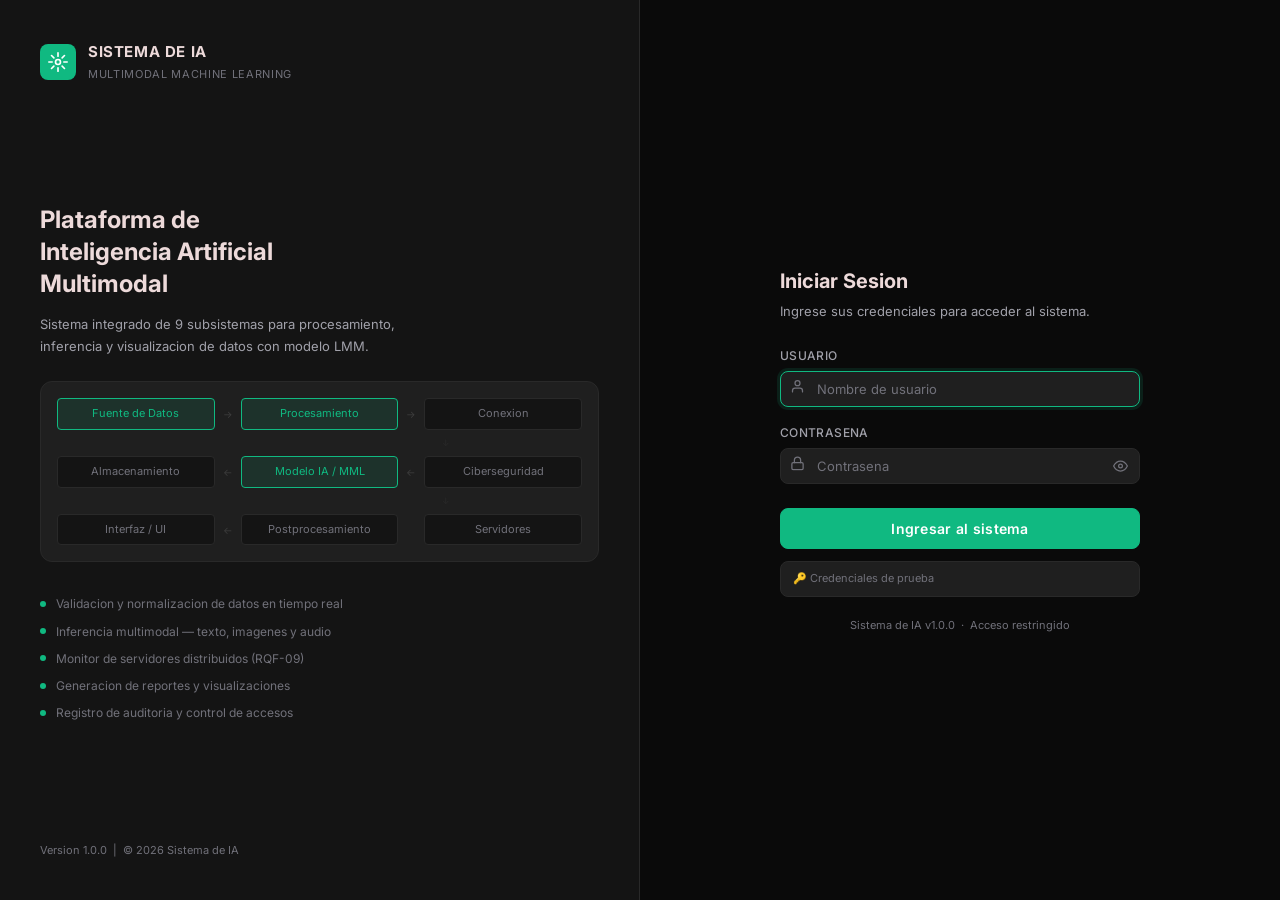
==== index.html @ f29a170f "Guardar cambios locales antes de fusionar" ====
<!DOCTYPE html>
<html lang="es">
<head>
  <meta charset="UTF-8" />
  <meta name="viewport" content="width=device-width, initial-scale=1.0" />
  <title>Sistema de IA — Inicio de Sesion</title>
  <link rel="stylesheet" href="css/styles.css" />
  <style>
    /* ── Estilos login ───────────────────────── */
    .login-visual-diagram {
      display: flex;
      flex-direction: column;
      gap: 6px;
      padding: 16px;
      background: var(--bg-elevated);
      border: 1px solid var(--border);
      border-radius: var(--radius-lg);
    }
    .diagram-row {
      display: flex;
      align-items: center;
      gap: 8px;
    }
    .diagram-node {
      flex: 1;
      padding: 6px 10px;
      background: var(--bg-surface);
      border: 1px solid var(--border);
      border-radius: var(--radius-sm);
      font-size: 11px;
      color: var(--text-muted);
      text-align: center;
      white-space: nowrap;
    }
    .diagram-node.active {
      border-color: var(--primary);
      color: var(--primary);
      background: var(--primary-dim);
    }
    .diagram-arrow {
      color: var(--border-light);
      font-size: 10px;
      flex-shrink: 0;
    }
    .diagram-arrow.v {
      text-align: center;
      color: var(--border);
      font-size: 9px;
      margin-left: 48%;
    }
    .input-icon-wrap { position: relative; }
    .input-icon-wrap .form-input { padding-left: 36px; }
    .input-icon {
      position: absolute;
      left: 10px;
      top: 50%;
      transform: translateY(-50%);
      color: var(--text-muted);
      pointer-events: none;
    }
    .input-icon svg { width: 15px; height: 15px; }
    .password-toggle {
      position: absolute;
      right: 10px;
      top: 50%;
      transform: translateY(-50%);
      background: none;
      border: none;
      color: var(--text-muted);
      cursor: pointer;
      padding: 2px;
      display: flex;
      align-items: center;
    }
    .password-toggle:hover { color: var(--text-secondary); }
    .password-toggle svg { width: 15px; height: 15px; }

    /* Hint de credenciales de prueba */
    .login-creds-hint {
      margin-top: 12px;
      background: var(--bg-elevated);
      border: 1px solid var(--border);
      border-radius: var(--radius-md);
      padding: 8px 12px;
      font-size: 11px;
    }
    .login-creds-hint summary {
      cursor: pointer;
      color: var(--text-muted);
      user-select: none;
      list-style: none;
      display: flex;
      align-items: center;
      gap: 6px;
    }
    .login-creds-hint summary:hover { color: var(--text-secondary); }
    .login-creds-hint table {
      margin-top: 8px;
      width: 100%;
      border-collapse: collapse;
      font-family: var(--font-mono);
    }
    .login-creds-hint th {
      text-align: left;
      color: var(--text-muted);
      font-size: 10px;
      padding: 3px 6px;
      border-bottom: 1px solid var(--border);
      text-transform: uppercase;
    }
    .login-creds-hint td {
      padding: 4px 6px;
      color: var(--text-secondary);
      border-bottom: 1px solid var(--border);
      cursor: pointer;
    }
    .login-creds-hint td:first-child { color: var(--primary); }
    .login-creds-hint tr:last-child td { border-bottom: none; }
    .login-creds-hint tr:hover td { background: var(--bg-hover); }
  </style>
</head>
<body>

<div class="login-page">

  <!-- Panel izquierdo: visual informativo -->
  <aside class="login-panel-left">

    <div class="login-brand">
      <div class="login-brand-icon">
        <svg viewBox="0 0 24 24" fill="none" stroke="#fff" stroke-width="2" stroke-linecap="round" stroke-linejoin="round">
          <circle cx="12" cy="12" r="3"/>
          <path d="M12 1v4M12 19v4M4.22 4.22l2.83 2.83M16.95 16.95l2.83 2.83M1 12h4M19 12h4M4.22 19.78l2.83-2.83M16.95 7.05l2.83-2.83"/>
        </svg>
      </div>
      <div>
        <div class="login-brand-name">Sistema de IA</div>
        <div class="login-brand-sub">Multimodal Machine Learning</div>
      </div>
    </div>

    <div class="login-visual">
      <div>
        <div class="login-visual-title">Plataforma de<br>Inteligencia Artificial<br>Multimodal</div>
        <div class="login-visual-desc" style="margin-top:12px;">
          Sistema integrado de 9 subsistemas para procesamiento, inferencia y visualizacion de datos con modelo LMM.
        </div>
      </div>

      <div class="login-visual-diagram">
        <div class="diagram-row">
          <div class="diagram-node active">Fuente de Datos</div>
          <div class="diagram-arrow">&#8594;</div>
          <div class="diagram-node active">Procesamiento</div>
          <div class="diagram-arrow">&#8594;</div>
          <div class="diagram-node">Conexion</div>
        </div>
        <div class="diagram-arrow v">&#8595;</div>
        <div class="diagram-row">
          <div class="diagram-node">Almacenamiento</div>
          <div class="diagram-arrow">&#8592;</div>
          <div class="diagram-node active">Modelo IA / MML</div>
          <div class="diagram-arrow">&#8592;</div>
          <div class="diagram-node">Ciberseguridad</div>
        </div>
        <div class="diagram-arrow v">&#8595;</div>
        <div class="diagram-row">
          <div class="diagram-node">Interfaz / UI</div>
          <div class="diagram-arrow">&#8592;</div>
          <div class="diagram-node">Postprocesamiento</div>
          <div class="diagram-arrow" style="visibility:hidden;">&#8592;</div>
          <div class="diagram-node">Servidores</div>
        </div>
      </div>

      <div class="login-subsystem-list">
        <div class="login-subsystem-item">Validacion y normalizacion de datos en tiempo real</div>
        <div class="login-subsystem-item">Inferencia multimodal — texto, imagenes y audio</div>
        <div class="login-subsystem-item">Monitor de servidores distribuidos (RQF-09)</div>
        <div class="login-subsystem-item">Generacion de reportes y visualizaciones</div>
        <div class="login-subsystem-item">Registro de auditoria y control de accesos</div>
      </div>
    </div>

    <div class="login-footer">
      Version 1.0.0 &nbsp;|&nbsp; &copy; 2026 Sistema de IA
    </div>

  </aside>

  <!-- Panel derecho: formulario de login -->
  <main class="login-panel-right">
    <div class="login-form-wrap">

      <div id="login-alert" class="alert alert-error hidden">
        <svg width="15" height="15" viewBox="0 0 24 24" fill="none" stroke="currentColor" stroke-width="2">
          <circle cx="12" cy="12" r="10"/><line x1="12" y1="8" x2="12" y2="12"/><line x1="12" y1="16" x2="12.01" y2="16"/>
        </svg>
        <span id="login-alert-msg">Credenciales incorrectas.</span>
      </div>

      <form class="login-form" id="login-form" autocomplete="off">

        <div style="margin-bottom:8px;">
          <div style="font-size:20px;font-weight:700;color:var(--text-primary);">Iniciar Sesion</div>
          <div style="font-size:13px;color:var(--text-secondary);margin-top:4px;">
            Ingrese sus credenciales para acceder al sistema.
          </div>
        </div>

        <div class="form-group">
          <label class="form-label" for="username">Usuario</label>
          <div class="input-icon-wrap">
            <span class="input-icon">
              <svg viewBox="0 0 24 24" fill="none" stroke="currentColor" stroke-width="2" stroke-linecap="round" stroke-linejoin="round">
                <path d="M20 21v-2a4 4 0 0 0-4-4H8a4 4 0 0 0-4 4v2"/><circle cx="12" cy="7" r="4"/>
              </svg>
            </span>
            <input class="form-input" type="text" id="username" name="username"
              placeholder="Nombre de usuario" autocomplete="username" spellcheck="false"/>
          </div>
        </div>

        <div class="form-group">
          <label class="form-label" for="password">Contrasena</label>
          <div class="input-icon-wrap" style="position:relative;">
            <span class="input-icon">
              <svg viewBox="0 0 24 24" fill="none" stroke="currentColor" stroke-width="2" stroke-linecap="round" stroke-linejoin="round">
                <rect x="3" y="11" width="18" height="11" rx="2" ry="2"/><path d="M7 11V7a5 5 0 0 1 10 0v4"/>
              </svg>
            </span>
            <input class="form-input" type="password" id="password" name="password"
              placeholder="Contrasena" autocomplete="current-password" style="padding-right:36px;"/>
            <button type="button" class="password-toggle" id="toggle-password" title="Mostrar u ocultar">
              <svg id="eye-icon" viewBox="0 0 24 24" fill="none" stroke="currentColor" stroke-width="2" stroke-linecap="round" stroke-linejoin="round">
                <path d="M1 12s4-8 11-8 11 8 11 8-4 8-11 8-11-8-11-8z"/><circle cx="12" cy="12" r="3"/>
              </svg>
            </button>
          </div>
        </div>

        <button type="submit" class="btn btn-primary btn-lg login-submit" id="login-btn">
          <span id="login-btn-text">Ingresar al sistema</span>
          <span id="login-btn-spinner" class="spinner hidden"></span>
        </button>

      </form>

      <!-- Credenciales de prueba — quitar en producción -->
      <details class="login-creds-hint">
        <summary>🔑 Credenciales de prueba</summary>
        <table>
          <thead><tr><th>Usuario</th><th>Contraseña</th><th>Rol</th></tr></thead>
          <tbody>
            <tr><td>admin</td><td>admin123</td><td>Administrador</td></tr>
            <tr><td>cientifico</td><td>cient123</td><td>Científico de Datos</td></tr>
            <tr><td>infra</td><td>infra123</td><td>Infraestructura</td></tr>
            <tr><td>analista</td><td>anali123</td><td>Analista</td></tr>
          </tbody>
        </table>
      </details>

      <div class="login-version-note">
        Sistema de IA v1.0.0 &nbsp;&middot;&nbsp; Acceso restringido
      </div>

    </div>
  </main>

</div>

<script src="js/crypto.js"></script>
<script src="js/config.js"></script>
<script src="js/auth.js"></script>
<script>
  /* ── Redirigir si ya hay sesion activa (sesion cifrada — RQF-07) ── */
  (async () => {
    if (await Auth.init()) {
      window.location.href = 'dashboard.html';
    }
  })();

  const eyeOpen  = `<path d="M1 12s4-8 11-8 11 8 11 8-4 8-11 8-11-8-11-8z"/><circle cx="12" cy="12" r="3"/>`;
  const eyeSlash = `<path d="M17.94 17.94A10.07 10.07 0 0 1 12 20c-7 0-11-8-11-8a18.45 18.45 0 0 1 5.06-5.94"/><path d="M9.9 4.24A9.12 9.12 0 0 1 12 4c7 0 11 8 11 8a18.5 18.5 0 0 1-2.16 3.19"/><line x1="1" y1="1" x2="23" y2="23"/>`;

  const pwdInput  = document.getElementById('password');
  const toggleBtn = document.getElementById('toggle-password');
  const eyeIcon   = document.getElementById('eye-icon');

  toggleBtn.addEventListener('click', () => {
    const isText = pwdInput.type === 'text';
    pwdInput.type = isText ? 'password' : 'text';
    eyeIcon.innerHTML = isText ? eyeOpen : eyeSlash;
  });

  function showLoginAlert (msg) {
    document.getElementById('login-alert-msg').textContent = msg;
    document.getElementById('login-alert').classList.remove('hidden');
  }

  function hideLoginAlert () {
    document.getElementById('login-alert').classList.add('hidden');
  }

  function setLoginLoading (on) {
    const btn = document.getElementById('login-btn');
    btn.disabled = on;
    document.getElementById('login-btn-text').textContent = on ? 'Verificando...' : 'Ingresar al sistema';
    document.getElementById('login-btn-spinner').classList.toggle('hidden', !on);
  }

  document.getElementById('login-form').addEventListener('submit', async (e) => {
    e.preventDefault();
    hideLoginAlert();

    const username = document.getElementById('username').value.trim();
    const password = document.getElementById('password').value;

    if (!username || !password) {
      showLoginAlert('Complete todos los campos para continuar.');
      return;
    }

    setLoginLoading(true);

    const result = await Auth.login(username, password);

    if (result.ok) {
      document.getElementById('login-btn-text').textContent = 'Acceso concedido...';
      setTimeout(() => { window.location.href = 'dashboard.html'; }, 400);
    } else {
      setLoginLoading(false);
      showLoginAlert(result.msg);
      ['username', 'password'].forEach(id => {
        const el = document.getElementById(id);
        el.classList.add('error');
        setTimeout(() => el.classList.remove('error'), 2000);
      });
      document.getElementById('username').focus();
    }
  });

  ['username', 'password'].forEach(id => {
    document.getElementById(id).addEventListener('input', hideLoginAlert);
  });

  document.getElementById('username').focus();

  // Click en fila de credenciales → autocompleta el formulario
  document.querySelectorAll('.login-creds-hint tbody tr').forEach(row => {
    row.addEventListener('click', () => {
      const cells = row.querySelectorAll('td');
      document.getElementById('username').value = cells[0].textContent.trim();
      document.getElementById('password').value = cells[1].textContent.trim();
      hideLoginAlert();
      document.getElementById('login-btn').focus();
    });
  });
</script>

</body>
</html>
---- css/styles.css ----
/* ============================================================
   SISTEMA DE IA — LMM | Design System
   ============================================================ */

@import url('https://fonts.googleapis.com/css2?family=Inter:wght@300;400;500;600;700&family=JetBrains+Mono:wght@400;500&display=swap');

/* ── Variables ─────────────────────────────────────────────── */
:root {
  --bg-base:        #0a0a0a; /* Negro puro mate */
  --bg-surface:     #141414; /* Gris carbón */
  --bg-elevated:    #1f1f1f; /* Gris superficie */
  --bg-hover:       #2e2e2e; /* Gris selección */

  --border:         #292929;
  --border-light:   #3d3d3d;

  --primary:        #10b981; /* Verde esmeralda para botones principales */
  --primary-hover:  #059669;
  --primary-dim:    rgba(16, 185, 129, 0.12);

  --text-primary:   #eddada; /* Blanco cálido */
  --text-secondary: #a1a1aa; /* Gris medio */
  --text-muted:     #71717a; /* Gris tenue */

  --success:        #10b981;
  --success-dim:    rgba(16, 185, 129, 0.12);
  --warning:        #f59e0b;
  --warning-dim:    rgba(245, 158, 11, 0.12);
  --danger:         #f43f5e;
  --danger-dim:     rgba(244, 63, 94, 0.12);
  --info:           #06b6d4;
  --info-dim:       rgba(6, 182, 212, 0.12);

  --radius-sm:      4px;
  --radius-md:      8px;
  --radius-lg:      12px;
  --radius-xl:      16px;

  --shadow-sm:      0 1px 3px rgba(0,0,0,0.6);
  --shadow-md:      0 4px 16px rgba(0,0,0,0.7);
  --shadow-lg:      0 8px 32px rgba(0,0,0,0.8);

  --font-sans:      'Inter', system-ui, sans-serif;
  --font-mono:      'JetBrains Mono', monospace;

  --transition:     150ms ease;
  --sidebar-width:  220px;
  --topbar-height:  56px;
}

/* ── Reset ─────────────────────────────────────────────────── */
*, *::before, *::after { box-sizing: border-box; margin: 0; padding: 0; }

html { font-size: 14px; -webkit-font-smoothing: antialiased; }

body {
  font-family: var(--font-sans);
  background: var(--bg-base);
  color: var(--text-primary);
  line-height: 1.6;
  min-height: 100vh;
}

a { color: var(--primary); text-decoration: none; }
a:hover { color: var(--primary-hover); }

input, textarea, select, button {
  font-family: inherit;
  font-size: inherit;
}

/* ── Typography ─────────────────────────────────────────────── */
.text-xs    { font-size: 11px; }
.text-sm    { font-size: 12px; }
.text-base  { font-size: 14px; }
.text-md    { font-size: 15px; }
.text-lg    { font-size: 18px; }
.text-xl    { font-size: 22px; }
.text-2xl   { font-size: 26px; }

.text-primary   { color: var(--text-primary); }
.text-secondary { color: var(--text-secondary); }
.text-muted     { color: var(--text-muted); }
.text-success   { color: var(--success); }
.text-warning   { color: var(--warning); }
.text-danger    { color: var(--danger); }
.text-info      { color: var(--info); }
.text-accent    { color: var(--primary); }

.font-mono { font-family: var(--font-mono); }
.font-medium { font-weight: 500; }
.font-semibold { font-weight: 600; }
.font-bold { font-weight: 700; }

/* ── Utility ─────────────────────────────────────────────── */
.flex { display: flex; }
.flex-col { flex-direction: column; }
.items-center { align-items: center; }
.justify-between { justify-content: space-between; }
.justify-center { justify-content: center; }
.gap-1 { gap: 4px; }
.gap-2 { gap: 8px; }
.gap-3 { gap: 12px; }
.gap-4 { gap: 16px; }
.gap-6 { gap: 24px; }
.w-full { width: 100%; }
.mt-1 { margin-top: 4px; }
.mt-2 { margin-top: 8px; }
.mt-4 { margin-top: 16px; }
.mt-6 { margin-top: 24px; }
.mb-1 { margin-bottom: 4px; }
.mb-2 { margin-bottom: 8px; }
.mb-4 { margin-bottom: 16px; }
.p-2 { padding: 8px; }
.p-3 { padding: 12px; }
.p-4 { padding: 16px; }
.p-6 { padding: 24px; }
.truncate { overflow: hidden; text-overflow: ellipsis; white-space: nowrap; }
.hidden { display: none !important; }

/* ── Buttons ─────────────────────────────────────────────── */
.btn {
  display: inline-flex;
  align-items: center;
  justify-content: center;
  gap: 8px;
  padding: 8px 16px;
  border-radius: var(--radius-md);
  font-size: 13px;
  font-weight: 500;
  cursor: pointer;
  border: 1px solid transparent;
  transition: background var(--transition), border-color var(--transition), opacity var(--transition);
  white-space: nowrap;
  user-select: none;
}

.btn:disabled { opacity: 0.45; cursor: not-allowed; }

.btn-primary {
  background: var(--primary);
  color: #fff;
  border-color: var(--primary);
}
.btn-primary:hover:not(:disabled) { background: var(--primary-hover); border-color: var(--primary-hover); }

.btn-secondary {
  background: var(--bg-elevated);
  color: var(--text-primary);
  border-color: var(--border);
}
.btn-secondary:hover:not(:disabled) { background: var(--bg-hover); border-color: var(--border-light); }

.btn-ghost {
  background: transparent;
  color: var(--text-secondary);
  border-color: transparent;
}
.btn-ghost:hover:not(:disabled) { background: var(--bg-elevated); color: var(--text-primary); }

.btn-danger {
  background: var(--danger);
  color: #fff;
  border-color: var(--danger);
}
.btn-danger:hover:not(:disabled) { opacity: 0.85; }

.btn-sm { padding: 5px 12px; font-size: 12px; }
.btn-lg { padding: 12px 24px; font-size: 14px; }

/* ── Form elements ─────────────────────────────────────────── */
.form-group { display: flex; flex-direction: column; gap: 6px; }

.form-label {
  font-size: 12px;
  font-weight: 500;
  color: var(--text-secondary);
  letter-spacing: 0.03em;
  text-transform: uppercase;
}

.form-input {
  background: var(--bg-elevated);
  border: 1px solid var(--border);
  border-radius: var(--radius-md);
  color: var(--text-primary);
  padding: 9px 12px;
  font-size: 13px;
  transition: border-color var(--transition), box-shadow var(--transition);
  outline: none;
  width: 100%;
}
.form-input::placeholder { color: var(--text-muted); }
.form-input:focus {
  border-color: var(--primary);
  box-shadow: 0 0 0 3px var(--primary-dim);
}
.form-input.error { border-color: var(--danger); box-shadow: 0 0 0 3px var(--danger-dim); }

.form-select {
  appearance: none;
  background-image: url("data:image/svg+xml,%3Csvg xmlns='http://www.w3.org/2000/svg' width='12' height='12' viewBox='0 0 24 24' fill='none' stroke='%238b93b0' stroke-width='2'%3E%3Cpolyline points='6 9 12 15 18 9'%3E%3C/polyline%3E%3C/svg%3E");
  background-repeat: no-repeat;
  background-position: right 10px center;
  padding-right: 32px;
}

.form-hint {
  font-size: 11px;
  color: var(--text-muted);
}

.form-error {
  font-size: 11px;
  color: var(--danger);
}

/* ── Cards ─────────────────────────────────────────────────── */
.card {
  background: var(--bg-surface);
  border: 1px solid var(--border);
  border-radius: var(--radius-lg);
}

.card-header {
  padding: 16px 20px;
  border-bottom: 1px solid var(--border);
  display: flex;
  align-items: center;
  justify-content: space-between;
  gap: 12px;
}

.card-title {
  font-size: 13px;
  font-weight: 600;
  color: var(--text-primary);
  letter-spacing: 0.02em;
  text-transform: uppercase;
}

.card-body { padding: 20px; }

/* ── Badges ─────────────────────────────────────────────────── */
.badge {
  display: inline-flex;
  align-items: center;
  gap: 4px;
  padding: 2px 8px;
  border-radius: 999px;
  font-size: 11px;
  font-weight: 500;
  line-height: 1.8;
}
.badge-success  { background: var(--success-dim);  color: var(--success); }
.badge-warning  { background: var(--warning-dim);  color: var(--warning); }
.badge-danger   { background: var(--danger-dim);   color: var(--danger); }
.badge-info     { background: var(--info-dim);     color: var(--info); }
.badge-primary  { background: var(--primary-dim);  color: var(--primary); }
.badge-muted    { background: var(--bg-elevated);  color: var(--text-muted); }

/* ── Status dot ─────────────────────────────────────────────── */
.status-dot {
  display: inline-block;
  width: 7px;
  height: 7px;
  border-radius: 50%;
  flex-shrink: 0;
}
.status-dot.online  { background: var(--success); box-shadow: 0 0 6px var(--success); }
.status-dot.warning { background: var(--warning); box-shadow: 0 0 6px var(--warning); }
.status-dot.offline { background: var(--danger); }
.status-dot.idle    { background: var(--text-muted); }

/* ── Alerts ─────────────────────────────────────────────────── */
.alert {
  padding: 10px 14px;
  border-radius: var(--radius-md);
  font-size: 13px;
  display: flex;
  align-items: flex-start;
  gap: 10px;
}
.alert-error   { background: var(--danger-dim);  color: var(--danger);  border: 1px solid rgba(224,90,106,0.25); }
.alert-success { background: var(--success-dim); color: var(--success); border: 1px solid rgba(76,175,125,0.25); }
.alert-warning { background: var(--warning-dim); color: var(--warning); border: 1px solid rgba(240,160,80,0.25); }
.alert-info    { background: var(--info-dim);    color: var(--info);    border: 1px solid rgba(91,158,240,0.25); }

/* ── Divider ─────────────────────────────────────────────────── */
.divider {
  border: none;
  border-top: 1px solid var(--border);
  margin: 16px 0;
}

/* ── Progress bar ─────────────────────────────────────────── */
.progress-bar {
  width: 100%;
  height: 5px;
  background: var(--bg-elevated);
  border-radius: 999px;
  overflow: hidden;
}
.progress-fill {
  height: 100%;
  border-radius: 999px;
  transition: width 0.6s ease;
}
.progress-fill.primary { background: var(--primary); }
.progress-fill.success { background: var(--success); }
.progress-fill.warning { background: var(--warning); }
.progress-fill.danger  { background: var(--danger); }

/* ── Table ─────────────────────────────────────────────────── */
.table-wrap { overflow-x: auto; }
table { width: 100%; border-collapse: collapse; font-size: 13px; }
thead th {
  text-align: left;
  padding: 8px 12px;
  font-size: 11px;
  font-weight: 600;
  text-transform: uppercase;
  letter-spacing: 0.05em;
  color: var(--text-muted);
  border-bottom: 1px solid var(--border);
}
tbody td {
  padding: 10px 12px;
  color: var(--text-secondary);
  border-bottom: 1px solid var(--border);
}
tbody tr:last-child td { border-bottom: none; }
tbody tr:hover td { background: var(--bg-elevated); color: var(--text-primary); }

/* ── Scrollbar ─────────────────────────────────────────────── */
::-webkit-scrollbar { width: 6px; height: 6px; }
::-webkit-scrollbar-track { background: transparent; }
::-webkit-scrollbar-thumb { background: var(--border); border-radius: 3px; }
::-webkit-scrollbar-thumb:hover { background: var(--border-light); }

/* ============================================================
   LOGIN PAGE
   ============================================================ */
.login-page {
  min-height: 100vh;
  display: grid;
  grid-template-columns: 1fr 1fr;
}

.login-panel-left {
  background: var(--bg-surface);
  border-right: 1px solid var(--border);
  display: flex;
  flex-direction: column;
  justify-content: space-between;
  padding: 40px;
}

.login-panel-right {
  display: flex;
  flex-direction: column;
  justify-content: center;
  align-items: center;
  padding: 40px;
  background: var(--bg-base);
}

.login-brand {
  display: flex;
  align-items: center;
  gap: 12px;
}

.login-brand-icon {
  width: 36px;
  height: 36px;
  background: var(--primary);
  border-radius: var(--radius-md);
  display: flex;
  align-items: center;
  justify-content: center;
}

.login-brand-icon svg { width: 20px; height: 20px; }

.login-brand-name {
  font-size: 15px;
  font-weight: 700;
  letter-spacing: 0.04em;
  color: var(--text-primary);
  text-transform: uppercase;
}

.login-brand-sub {
  font-size: 11px;
  color: var(--text-muted);
  letter-spacing: 0.06em;
  text-transform: uppercase;
  margin-top: 2px;
}

.login-visual {
  flex: 1;
  display: flex;
  flex-direction: column;
  justify-content: center;
  gap: 24px;
}

.login-visual-title {
  font-size: 24px;
  font-weight: 700;
  color: var(--text-primary);
  line-height: 1.35;
}

.login-visual-desc {
  font-size: 13px;
  color: var(--text-secondary);
  line-height: 1.7;
  max-width: 380px;
}

.login-subsystem-list {
  display: flex;
  flex-direction: column;
  gap: 8px;
  margin-top: 8px;
}

.login-subsystem-item {
  display: flex;
  align-items: center;
  gap: 10px;
  font-size: 12px;
  color: var(--text-muted);
}

.login-subsystem-item::before {
  content: '';
  display: block;
  width: 6px;
  height: 6px;
  border-radius: 50%;
  background: var(--primary);
  flex-shrink: 0;
}

.login-footer {
  font-size: 11px;
  color: var(--text-muted);
}

.login-form-wrap {
  width: 100%;
  max-width: 360px;
}

.login-form-title {
  font-size: 20px;
  font-weight: 700;
  color: var(--text-primary);
  margin-bottom: 4px;
}

.login-form-subtitle {
  font-size: 13px;
  color: var(--text-secondary);
  margin-bottom: 28px;
}

.login-form { display: flex; flex-direction: column; gap: 16px; }

.login-submit {
  margin-top: 8px;
  width: 100%;
  padding: 11px;
  font-size: 14px;
  font-weight: 600;
  letter-spacing: 0.02em;
}

.login-version-note {
  margin-top: 20px;
  text-align: center;
  font-size: 11px;
  color: var(--text-muted);
}

.spinner {
  display: inline-block;
  width: 14px;
  height: 14px;
  border: 2px solid rgba(255,255,255,0.3);
  border-top-color: #fff;
  border-radius: 50%;
  animation: spin 0.7s linear infinite;
}

@keyframes spin { to { transform: rotate(360deg); } }

/* ============================================================
   DASHBOARD LAYOUT
   ============================================================ */
.app-layout {
  display: grid;
  grid-template-columns: var(--sidebar-width) 1fr;
  grid-template-rows: var(--topbar-height) 1fr;
  min-height: 100vh;
}

/* ── Topbar ─────────────────────────────────────────────────── */
.topbar {
  grid-column: 1 / -1;
  display: flex;
  align-items: center;
  justify-content: space-between;
  padding: 0 20px 0 0;
  background: var(--bg-surface);
  border-bottom: 1px solid var(--border);
  z-index: 50;
}

.topbar-brand {
  width: var(--sidebar-width);
  display: flex;
  align-items: center;
  gap: 10px;
  padding: 0 20px;
  border-right: 1px solid var(--border);
  height: 100%;
  flex-shrink: 0;
}

.topbar-brand-icon {
  width: 28px;
  height: 28px;
  background: var(--primary);
  border-radius: var(--radius-sm);
  display: flex;
  align-items: center;
  justify-content: center;
}

.topbar-brand-icon svg { width: 16px; height: 16px; }

.topbar-brand-name {
  font-size: 12px;
  font-weight: 700;
  letter-spacing: 0.06em;
  text-transform: uppercase;
  color: var(--text-primary);
}

.topbar-center {
  flex: 1;
  padding: 0 20px;
  display: flex;
  align-items: center;
  gap: 8px;
}

.topbar-page-title {
  font-size: 13px;
  font-weight: 600;
  color: var(--text-primary);
}

.topbar-page-sep {
  color: var(--text-muted);
  font-size: 12px;
}

.topbar-actions {
  display: flex;
  align-items: center;
  gap: 12px;
}

.topbar-time {
  font-family: var(--font-mono);
  font-size: 12px;
  color: var(--text-muted);
}

.topbar-user {
  display: flex;
  align-items: center;
  gap: 10px;
  padding: 6px 12px;
  background: var(--bg-elevated);
  border: 1px solid var(--border);
  border-radius: var(--radius-md);
  cursor: pointer;
}

.topbar-user:hover { border-color: var(--border-light); }

.topbar-avatar {
  width: 26px;
  height: 26px;
  background: var(--primary-dim);
  border: 1px solid var(--primary);
  border-radius: 50%;
  display: flex;
  align-items: center;
  justify-content: center;
  font-size: 11px;
  font-weight: 700;
  color: var(--primary);
}

.topbar-user-name { font-size: 12px; font-weight: 500; }
.topbar-user-role { font-size: 10px; color: var(--text-muted); }

/* ── Sidebar ─────────────────────────────────────────────────── */
.sidebar {
  background: var(--bg-surface);
  border-right: 1px solid var(--border);
  display: flex;
  flex-direction: column;
  overflow-y: auto;
  padding: 12px 0;
}

.sidebar-section {
  padding: 0 12px;
  margin-bottom: 4px;
}

.sidebar-section-label {
  font-size: 10px;
  font-weight: 600;
  color: var(--text-muted);
  text-transform: uppercase;
  letter-spacing: 0.08em;
  padding: 8px 8px 4px;
}

.sidebar-item {
  display: flex;
  align-items: center;
  gap: 10px;
  padding: 8px;
  border-radius: var(--radius-md);
  cursor: pointer;
  transition: background var(--transition), color var(--transition);
  font-size: 13px;
  color: var(--text-secondary);
  user-select: none;
}

.sidebar-item:hover { background: var(--bg-elevated); color: var(--text-primary); }

.sidebar-item.active {
  background: var(--primary-dim);
  color: var(--primary);
  font-weight: 500;
}

.sidebar-item.active .sidebar-icon { color: var(--primary); }

.sidebar-icon {
  width: 32px;
  height: 32px;
  display: flex;
  align-items: center;
  justify-content: center;
  border-radius: var(--radius-sm);
  flex-shrink: 0;
}

.sidebar-icon svg { width: 16px; height: 16px; }

.sidebar-label { flex: 1; }

.sidebar-badge {
  font-size: 10px;
  font-weight: 600;
  background: var(--primary-dim);
  color: var(--primary);
  padding: 1px 6px;
  border-radius: 999px;
}

.sidebar-divider {
  border: none;
  border-top: 1px solid var(--border);
  margin: 8px 12px;
}

/* ── Main content ─────────────────────────────────────────── */
.main-content {
  overflow-y: auto;
  background: var(--bg-base);
  display: flex;
  flex-direction: column;
}

.content-header {
  padding: 20px 24px 16px;
  border-bottom: 1px solid var(--border);
  display: flex;
  align-items: flex-start;
  justify-content: space-between;
  gap: 16px;
  background: var(--bg-surface);
}

.content-title { font-size: 16px; font-weight: 700; color: var(--text-primary); }
.content-subtitle { font-size: 12px; color: var(--text-secondary); margin-top: 2px; }

.content-body { padding: 24px; flex: 1; }

/* ── View panels (tabs) ─────────────────────────────────────── */
.view-panel { display: none; }
.view-panel.active { display: block; }

/* ── Metric card ─────────────────────────────────────────────── */
.metric-grid {
  display: grid;
  grid-template-columns: repeat(auto-fill, minmax(180px, 1fr));
  gap: 12px;
}

.metric-card {
  background: var(--bg-surface);
  border: 1px solid var(--border);
  border-radius: var(--radius-lg);
  padding: 16px;
  display: flex;
  flex-direction: column;
  gap: 8px;
}

.metric-label {
  font-size: 11px;
  font-weight: 600;
  text-transform: uppercase;
  letter-spacing: 0.05em;
  color: var(--text-muted);
}

.metric-value {
  font-size: 26px;
  font-weight: 700;
  font-family: var(--font-mono);
  color: var(--text-primary);
  line-height: 1;
}

.metric-value.primary { color: var(--primary); }
.metric-value.success { color: var(--success); }
.metric-value.warning { color: var(--warning); }
.metric-value.danger  { color: var(--danger); }

.metric-unit { font-size: 13px; font-weight: 400; color: var(--text-muted); }
.metric-delta { font-size: 11px; color: var(--text-muted); }

/* ── Grid layouts ─────────────────────────────────────────── */
.grid-2 { display: grid; grid-template-columns: 1fr 1fr; gap: 16px; }
.grid-3 { display: grid; grid-template-columns: 1fr 1fr 1fr; gap: 16px; }
.grid-auto { display: grid; grid-template-columns: repeat(auto-fill, minmax(260px, 1fr)); gap: 16px; }

/* ── Chat / model panel ─────────────────────────────────────── */
.chat-layout {
  display: grid;
  grid-template-columns: 1fr 280px;
  gap: 16px;
  height: calc(100vh - var(--topbar-height) - 140px);
  min-height: 500px;
}

.chat-main {
  display: flex;
  flex-direction: column;
  background: var(--bg-surface);
  border: 1px solid var(--border);
  border-radius: var(--radius-lg);
  overflow: hidden;
}

.chat-messages {
  flex: 1;
  overflow-y: auto;
  padding: 16px;
  display: flex;
  flex-direction: column;
  gap: 12px;
}

.chat-empty {
  flex: 1;
  display: flex;
  flex-direction: column;
  align-items: center;
  justify-content: center;
  gap: 12px;
  color: var(--text-muted);
  text-align: center;
}

.chat-empty-icon {
  width: 48px;
  height: 48px;
  background: var(--bg-elevated);
  border-radius: var(--radius-lg);
  display: flex;
  align-items: center;
  justify-content: center;
}

.chat-empty-icon svg { width: 24px; height: 24px; }

.message {
  display: flex;
  gap: 10px;
  max-width: 85%;
}

.message.user { align-self: flex-end; flex-direction: row-reverse; }

.message-avatar {
  width: 30px;
  height: 30px;
  border-radius: 50%;
  display: flex;
  align-items: center;
  justify-content: center;
  font-size: 11px;
  font-weight: 700;
  flex-shrink: 0;
}

.message.user .message-avatar { background: var(--primary-dim); color: var(--primary); border: 1px solid var(--primary); }
.message.assistant .message-avatar { background: var(--bg-elevated); color: var(--text-secondary); border: 1px solid var(--border); }

.message-bubble {
  padding: 10px 14px;
  border-radius: var(--radius-lg);
  font-size: 13px;
  line-height: 1.6;
}

.message.user .message-bubble {
  background: var(--primary);
  color: #fff;
  border-bottom-right-radius: var(--radius-sm);
}

.message.assistant .message-bubble {
  background: var(--bg-elevated);
  color: var(--text-primary);
  border: 1px solid var(--border);
  border-bottom-left-radius: var(--radius-sm);
}

.message-bubble img {
  max-width: 100%;
  border-radius: var(--radius-md);
  margin-top: 8px;
}

.message-time { font-size: 10px; color: var(--text-muted); margin-top: 4px; }

.chat-input-area {
  padding: 12px 16px;
  border-top: 1px solid var(--border);
  display: flex;
  flex-direction: column;
  gap: 8px;
  background: var(--bg-surface);
}

.chat-input-row {
  display: flex;
  gap: 8px;
  align-items: flex-end;
}

.chat-textarea {
  flex: 1;
  background: var(--bg-elevated);
  border: 1px solid var(--border);
  border-radius: var(--radius-md);
  color: var(--text-primary);
  padding: 9px 12px;
  font-size: 13px;
  resize: none;
  outline: none;
  min-height: 40px;
  max-height: 120px;
  line-height: 1.5;
  transition: border-color var(--transition);
  font-family: inherit;
}

.chat-textarea::placeholder { color: var(--text-muted); }
.chat-textarea:focus { border-color: var(--primary); }

.chat-input-tools {
  display: flex;
  align-items: center;
  gap: 6px;
}

.chat-tool-btn {
  width: 30px;
  height: 30px;
  background: transparent;
  border: 1px solid var(--border);
  border-radius: var(--radius-sm);
  color: var(--text-muted);
  cursor: pointer;
  display: flex;
  align-items: center;
  justify-content: center;
  transition: all var(--transition);
}

.chat-tool-btn:hover { background: var(--bg-elevated); color: var(--text-primary); border-color: var(--border-light); }
.chat-tool-btn svg { width: 14px; height: 14px; }

.chat-send-btn {
  width: 38px;
  height: 38px;
  background: var(--primary);
  border: none;
  border-radius: var(--radius-md);
  color: #fff;
  cursor: pointer;
  display: flex;
  align-items: center;
  justify-content: center;
  transition: background var(--transition);
  flex-shrink: 0;
}

.chat-send-btn:hover { background: var(--primary-hover); }
.chat-send-btn:disabled { opacity: 0.4; cursor: not-allowed; }
.chat-send-btn svg { width: 16px; height: 16px; }

.chat-image-preview {
  display: flex;
  gap: 8px;
  flex-wrap: wrap;
}

.chat-image-thumb {
  position: relative;
  width: 56px;
  height: 56px;
  border-radius: var(--radius-md);
  overflow: hidden;
  border: 1px solid var(--border);
}

.chat-image-thumb img { width: 100%; height: 100%; object-fit: cover; }

.chat-image-remove {
  position: absolute;
  top: 2px;
  right: 2px;
  width: 16px;
  height: 16px;
  background: rgba(0,0,0,0.7);
  border-radius: 50%;
  border: none;
  color: #fff;
  cursor: pointer;
  display: flex;
  align-items: center;
  justify-content: center;
  font-size: 9px;
  line-height: 1;
}

.chat-sidebar {
  display: flex;
  flex-direction: column;
  gap: 12px;
  overflow-y: auto;
}

/* ── Log entries ─────────────────────────────────────────────── */
.log-entry {
  display: flex;
  gap: 10px;
  align-items: flex-start;
  padding: 6px 0;
  border-bottom: 1px solid var(--border);
  font-size: 12px;
}
.log-entry:last-child { border-bottom: none; }

.log-time { font-family: var(--font-mono); color: var(--text-muted); flex-shrink: 0; }
.log-level { flex-shrink: 0; width: 50px; font-weight: 600; text-align: right; }
.log-msg { color: var(--text-secondary); flex: 1; }

/* ── Tooltip ─────────────────────────────────────────────────── */
[title] { cursor: help; }

/* ── Typing indicator ─────────────────────────────────────────── */
.typing-indicator {
  display: flex;
  gap: 4px;
  align-items: center;
  padding: 4px 0;
}
.typing-dot {
  width: 6px;
  height: 6px;
  background: var(--text-muted);
  border-radius: 50%;
  animation: bounce 1.2s infinite;
}
.typing-dot:nth-child(2) { animation-delay: 0.2s; }
.typing-dot:nth-child(3) { animation-delay: 0.4s; }

@keyframes bounce {
  0%, 80%, 100% { transform: translateY(0); }
  40% { transform: translateY(-6px); }
}

/* ── Processing flow ─────────────────────────────────────────── */
.pipeline-step {
  display: flex;
  align-items: center;
  gap: 10px;
  padding: 10px 14px;
  background: var(--bg-elevated);
  border: 1px solid var(--border);
  border-radius: var(--radius-md);
  font-size: 12px;
  color: var(--text-secondary);
  transition: all 0.3s ease;
}

.pipeline-step.active { border-color: var(--primary); background: var(--primary-dim); color: var(--text-primary); }
.pipeline-step.done   { border-color: var(--success); background: var(--success-dim); color: var(--success); }
.pipeline-step.error  { border-color: var(--danger);  background: var(--danger-dim);  color: var(--danger); }

.pipeline-step-icon { width: 20px; height: 20px; flex-shrink: 0; }
.pipeline-step-icon svg { width: 16px; height: 16px; }

.pipeline-connector {
  width: 2px;
  height: 12px;
  background: var(--border);
  margin: 0 auto;
}

/* ── Responsive ─────────────────────────────────────────────── */
@media (max-width: 960px) {
  .login-page { grid-template-columns: 1fr; }
  .login-panel-left { display: none; }
  .grid-2, .grid-3 { grid-template-columns: 1fr; }
  .chat-layout { grid-template-columns: 1fr; }
  .chat-sidebar { display: none; }
}
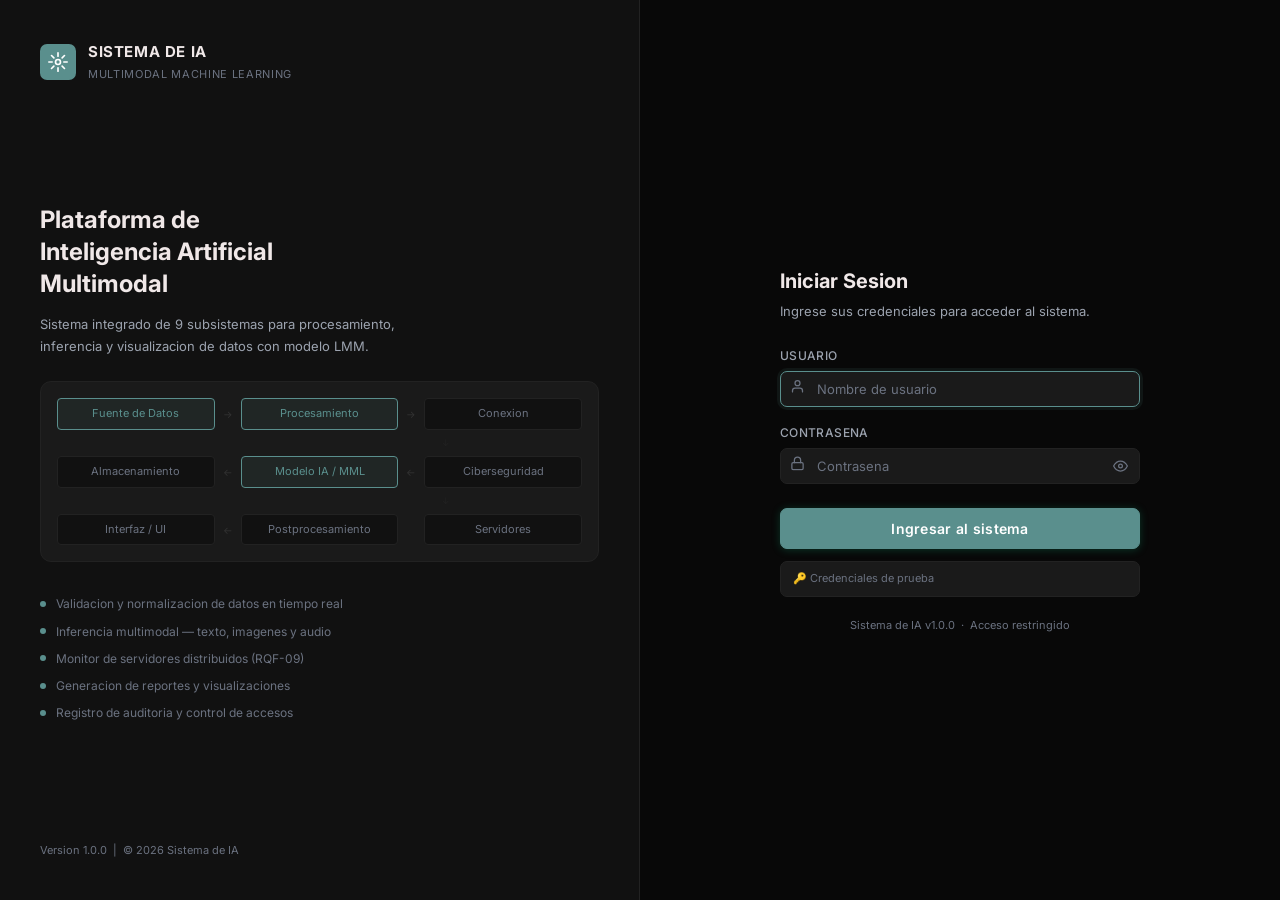
==== commit 52355247: "Add files via upload" ====
--- a/index.html
+++ b/index.html
@@ -359,4 +359,4 @@
 </script>
 
 </body>
-</html>
+</html>
--- a/css/styles.css
+++ b/css/styles.css
@@ -1,1060 +1,1329 @@
-/* ============================================================
-   SISTEMA DE IA — LMM | Design System
-   ============================================================ */
-
-@import url('https://fonts.googleapis.com/css2?family=Inter:wght@300;400;500;600;700&family=JetBrains+Mono:wght@400;500&display=swap');
-
-/* ── Variables ─────────────────────────────────────────────── */
-:root {
-  --bg-base:        #0a0a0a; /* Negro puro mate */
-  --bg-surface:     #141414; /* Gris carbón */
-  --bg-elevated:    #1f1f1f; /* Gris superficie */
-  --bg-hover:       #2e2e2e; /* Gris selección */
-
-  --border:         #292929;
-  --border-light:   #3d3d3d;
-
-  --primary:        #10b981; /* Verde esmeralda para botones principales */
-  --primary-hover:  #059669;
-  --primary-dim:    rgba(16, 185, 129, 0.12);
-
-  --text-primary:   #eddada; /* Blanco cálido */
-  --text-secondary: #a1a1aa; /* Gris medio */
-  --text-muted:     #71717a; /* Gris tenue */
-
-  --success:        #10b981;
-  --success-dim:    rgba(16, 185, 129, 0.12);
-  --warning:        #f59e0b;
-  --warning-dim:    rgba(245, 158, 11, 0.12);
-  --danger:         #f43f5e;
-  --danger-dim:     rgba(244, 63, 94, 0.12);
-  --info:           #06b6d4;
-  --info-dim:       rgba(6, 182, 212, 0.12);
-
-  --radius-sm:      4px;
-  --radius-md:      8px;
-  --radius-lg:      12px;
-  --radius-xl:      16px;
-
-  --shadow-sm:      0 1px 3px rgba(0,0,0,0.6);
-  --shadow-md:      0 4px 16px rgba(0,0,0,0.7);
-  --shadow-lg:      0 8px 32px rgba(0,0,0,0.8);
-
-  --font-sans:      'Inter', system-ui, sans-serif;
-  --font-mono:      'JetBrains Mono', monospace;
-
-  --transition:     150ms ease;
-  --sidebar-width:  220px;
-  --topbar-height:  56px;
-}
-
-/* ── Reset ─────────────────────────────────────────────────── */
-*, *::before, *::after { box-sizing: border-box; margin: 0; padding: 0; }
-
-html { font-size: 14px; -webkit-font-smoothing: antialiased; }
-
-body {
-  font-family: var(--font-sans);
-  background: var(--bg-base);
-  color: var(--text-primary);
-  line-height: 1.6;
-  min-height: 100vh;
-}
-
-a { color: var(--primary); text-decoration: none; }
-a:hover { color: var(--primary-hover); }
-
-input, textarea, select, button {
-  font-family: inherit;
-  font-size: inherit;
-}
-
-/* ── Typography ─────────────────────────────────────────────── */
-.text-xs    { font-size: 11px; }
-.text-sm    { font-size: 12px; }
-.text-base  { font-size: 14px; }
-.text-md    { font-size: 15px; }
-.text-lg    { font-size: 18px; }
-.text-xl    { font-size: 22px; }
-.text-2xl   { font-size: 26px; }
-
-.text-primary   { color: var(--text-primary); }
-.text-secondary { color: var(--text-secondary); }
-.text-muted     { color: var(--text-muted); }
-.text-success   { color: var(--success); }
-.text-warning   { color: var(--warning); }
-.text-danger    { color: var(--danger); }
-.text-info      { color: var(--info); }
-.text-accent    { color: var(--primary); }
-
-.font-mono { font-family: var(--font-mono); }
-.font-medium { font-weight: 500; }
-.font-semibold { font-weight: 600; }
-.font-bold { font-weight: 700; }
-
-/* ── Utility ─────────────────────────────────────────────── */
-.flex { display: flex; }
-.flex-col { flex-direction: column; }
-.items-center { align-items: center; }
-.justify-between { justify-content: space-between; }
-.justify-center { justify-content: center; }
-.gap-1 { gap: 4px; }
-.gap-2 { gap: 8px; }
-.gap-3 { gap: 12px; }
-.gap-4 { gap: 16px; }
-.gap-6 { gap: 24px; }
-.w-full { width: 100%; }
-.mt-1 { margin-top: 4px; }
-.mt-2 { margin-top: 8px; }
-.mt-4 { margin-top: 16px; }
-.mt-6 { margin-top: 24px; }
-.mb-1 { margin-bottom: 4px; }
-.mb-2 { margin-bottom: 8px; }
-.mb-4 { margin-bottom: 16px; }
-.p-2 { padding: 8px; }
-.p-3 { padding: 12px; }
-.p-4 { padding: 16px; }
-.p-6 { padding: 24px; }
-.truncate { overflow: hidden; text-overflow: ellipsis; white-space: nowrap; }
-.hidden { display: none !important; }
-
-/* ── Buttons ─────────────────────────────────────────────── */
-.btn {
-  display: inline-flex;
-  align-items: center;
-  justify-content: center;
-  gap: 8px;
-  padding: 8px 16px;
-  border-radius: var(--radius-md);
-  font-size: 13px;
-  font-weight: 500;
-  cursor: pointer;
-  border: 1px solid transparent;
-  transition: background var(--transition), border-color var(--transition), opacity var(--transition);
-  white-space: nowrap;
-  user-select: none;
-}
-
-.btn:disabled { opacity: 0.45; cursor: not-allowed; }
-
-.btn-primary {
-  background: var(--primary);
-  color: #fff;
-  border-color: var(--primary);
-}
-.btn-primary:hover:not(:disabled) { background: var(--primary-hover); border-color: var(--primary-hover); }
-
-.btn-secondary {
-  background: var(--bg-elevated);
-  color: var(--text-primary);
-  border-color: var(--border);
-}
-.btn-secondary:hover:not(:disabled) { background: var(--bg-hover); border-color: var(--border-light); }
-
-.btn-ghost {
-  background: transparent;
-  color: var(--text-secondary);
-  border-color: transparent;
-}
-.btn-ghost:hover:not(:disabled) { background: var(--bg-elevated); color: var(--text-primary); }
-
-.btn-danger {
-  background: var(--danger);
-  color: #fff;
-  border-color: var(--danger);
-}
-.btn-danger:hover:not(:disabled) { opacity: 0.85; }
-
-.btn-sm { padding: 5px 12px; font-size: 12px; }
-.btn-lg { padding: 12px 24px; font-size: 14px; }
-
-/* ── Form elements ─────────────────────────────────────────── */
-.form-group { display: flex; flex-direction: column; gap: 6px; }
-
-.form-label {
-  font-size: 12px;
-  font-weight: 500;
-  color: var(--text-secondary);
-  letter-spacing: 0.03em;
-  text-transform: uppercase;
-}
-
-.form-input {
-  background: var(--bg-elevated);
-  border: 1px solid var(--border);
-  border-radius: var(--radius-md);
-  color: var(--text-primary);
-  padding: 9px 12px;
-  font-size: 13px;
-  transition: border-color var(--transition), box-shadow var(--transition);
-  outline: none;
-  width: 100%;
-}
-.form-input::placeholder { color: var(--text-muted); }
-.form-input:focus {
-  border-color: var(--primary);
-  box-shadow: 0 0 0 3px var(--primary-dim);
-}
-.form-input.error { border-color: var(--danger); box-shadow: 0 0 0 3px var(--danger-dim); }
-
-.form-select {
-  appearance: none;
-  background-image: url("data:image/svg+xml,%3Csvg xmlns='http://www.w3.org/2000/svg' width='12' height='12' viewBox='0 0 24 24' fill='none' stroke='%238b93b0' stroke-width='2'%3E%3Cpolyline points='6 9 12 15 18 9'%3E%3C/polyline%3E%3C/svg%3E");
-  background-repeat: no-repeat;
-  background-position: right 10px center;
-  padding-right: 32px;
-}
-
-.form-hint {
-  font-size: 11px;
-  color: var(--text-muted);
-}
-
-.form-error {
-  font-size: 11px;
-  color: var(--danger);
-}
-
-/* ── Cards ─────────────────────────────────────────────────── */
-.card {
-  background: var(--bg-surface);
-  border: 1px solid var(--border);
-  border-radius: var(--radius-lg);
-}
-
-.card-header {
-  padding: 16px 20px;
-  border-bottom: 1px solid var(--border);
-  display: flex;
-  align-items: center;
-  justify-content: space-between;
-  gap: 12px;
-}
-
-.card-title {
-  font-size: 13px;
-  font-weight: 600;
-  color: var(--text-primary);
-  letter-spacing: 0.02em;
-  text-transform: uppercase;
-}
-
-.card-body { padding: 20px; }
-
-/* ── Badges ─────────────────────────────────────────────────── */
-.badge {
-  display: inline-flex;
-  align-items: center;
-  gap: 4px;
-  padding: 2px 8px;
-  border-radius: 999px;
-  font-size: 11px;
-  font-weight: 500;
-  line-height: 1.8;
-}
-.badge-success  { background: var(--success-dim);  color: var(--success); }
-.badge-warning  { background: var(--warning-dim);  color: var(--warning); }
-.badge-danger   { background: var(--danger-dim);   color: var(--danger); }
-.badge-info     { background: var(--info-dim);     color: var(--info); }
-.badge-primary  { background: var(--primary-dim);  color: var(--primary); }
-.badge-muted    { background: var(--bg-elevated);  color: var(--text-muted); }
-
-/* ── Status dot ─────────────────────────────────────────────── */
-.status-dot {
-  display: inline-block;
-  width: 7px;
-  height: 7px;
-  border-radius: 50%;
-  flex-shrink: 0;
-}
-.status-dot.online  { background: var(--success); box-shadow: 0 0 6px var(--success); }
-.status-dot.warning { background: var(--warning); box-shadow: 0 0 6px var(--warning); }
-.status-dot.offline { background: var(--danger); }
-.status-dot.idle    { background: var(--text-muted); }
-
-/* ── Alerts ─────────────────────────────────────────────────── */
-.alert {
-  padding: 10px 14px;
-  border-radius: var(--radius-md);
-  font-size: 13px;
-  display: flex;
-  align-items: flex-start;
-  gap: 10px;
-}
-.alert-error   { background: var(--danger-dim);  color: var(--danger);  border: 1px solid rgba(224,90,106,0.25); }
-.alert-success { background: var(--success-dim); color: var(--success); border: 1px solid rgba(76,175,125,0.25); }
-.alert-warning { background: var(--warning-dim); color: var(--warning); border: 1px solid rgba(240,160,80,0.25); }
-.alert-info    { background: var(--info-dim);    color: var(--info);    border: 1px solid rgba(91,158,240,0.25); }
-
-/* ── Divider ─────────────────────────────────────────────────── */
-.divider {
-  border: none;
-  border-top: 1px solid var(--border);
-  margin: 16px 0;
-}
-
-/* ── Progress bar ─────────────────────────────────────────── */
-.progress-bar {
-  width: 100%;
-  height: 5px;
-  background: var(--bg-elevated);
-  border-radius: 999px;
-  overflow: hidden;
-}
-.progress-fill {
-  height: 100%;
-  border-radius: 999px;
-  transition: width 0.6s ease;
-}
-.progress-fill.primary { background: var(--primary); }
-.progress-fill.success { background: var(--success); }
-.progress-fill.warning { background: var(--warning); }
-.progress-fill.danger  { background: var(--danger); }
-
-/* ── Table ─────────────────────────────────────────────────── */
-.table-wrap { overflow-x: auto; }
-table { width: 100%; border-collapse: collapse; font-size: 13px; }
-thead th {
-  text-align: left;
-  padding: 8px 12px;
-  font-size: 11px;
-  font-weight: 600;
-  text-transform: uppercase;
-  letter-spacing: 0.05em;
-  color: var(--text-muted);
-  border-bottom: 1px solid var(--border);
-}
-tbody td {
-  padding: 10px 12px;
-  color: var(--text-secondary);
-  border-bottom: 1px solid var(--border);
-}
-tbody tr:last-child td { border-bottom: none; }
-tbody tr:hover td { background: var(--bg-elevated); color: var(--text-primary); }
-
-/* ── Scrollbar ─────────────────────────────────────────────── */
-::-webkit-scrollbar { width: 6px; height: 6px; }
-::-webkit-scrollbar-track { background: transparent; }
-::-webkit-scrollbar-thumb { background: var(--border); border-radius: 3px; }
-::-webkit-scrollbar-thumb:hover { background: var(--border-light); }
-
-/* ============================================================
-   LOGIN PAGE
-   ============================================================ */
-.login-page {
-  min-height: 100vh;
-  display: grid;
-  grid-template-columns: 1fr 1fr;
-}
-
-.login-panel-left {
-  background: var(--bg-surface);
-  border-right: 1px solid var(--border);
-  display: flex;
-  flex-direction: column;
-  justify-content: space-between;
-  padding: 40px;
-}
-
-.login-panel-right {
-  display: flex;
-  flex-direction: column;
-  justify-content: center;
-  align-items: center;
-  padding: 40px;
-  background: var(--bg-base);
-}
-
-.login-brand {
-  display: flex;
-  align-items: center;
-  gap: 12px;
-}
-
-.login-brand-icon {
-  width: 36px;
-  height: 36px;
-  background: var(--primary);
-  border-radius: var(--radius-md);
-  display: flex;
-  align-items: center;
-  justify-content: center;
-}
-
-.login-brand-icon svg { width: 20px; height: 20px; }
-
-.login-brand-name {
-  font-size: 15px;
-  font-weight: 700;
-  letter-spacing: 0.04em;
-  color: var(--text-primary);
-  text-transform: uppercase;
-}
-
-.login-brand-sub {
-  font-size: 11px;
-  color: var(--text-muted);
-  letter-spacing: 0.06em;
-  text-transform: uppercase;
-  margin-top: 2px;
-}
-
-.login-visual {
-  flex: 1;
-  display: flex;
-  flex-direction: column;
-  justify-content: center;
-  gap: 24px;
-}
-
-.login-visual-title {
-  font-size: 24px;
-  font-weight: 700;
-  color: var(--text-primary);
-  line-height: 1.35;
-}
-
-.login-visual-desc {
-  font-size: 13px;
-  color: var(--text-secondary);
-  line-height: 1.7;
-  max-width: 380px;
-}
-
-.login-subsystem-list {
-  display: flex;
-  flex-direction: column;
-  gap: 8px;
-  margin-top: 8px;
-}
-
-.login-subsystem-item {
-  display: flex;
-  align-items: center;
-  gap: 10px;
-  font-size: 12px;
-  color: var(--text-muted);
-}
-
-.login-subsystem-item::before {
-  content: '';
-  display: block;
-  width: 6px;
-  height: 6px;
-  border-radius: 50%;
-  background: var(--primary);
-  flex-shrink: 0;
-}
-
-.login-footer {
-  font-size: 11px;
-  color: var(--text-muted);
-}
-
-.login-form-wrap {
-  width: 100%;
-  max-width: 360px;
-}
-
-.login-form-title {
-  font-size: 20px;
-  font-weight: 700;
-  color: var(--text-primary);
-  margin-bottom: 4px;
-}
-
-.login-form-subtitle {
-  font-size: 13px;
-  color: var(--text-secondary);
-  margin-bottom: 28px;
-}
-
-.login-form { display: flex; flex-direction: column; gap: 16px; }
-
-.login-submit {
-  margin-top: 8px;
-  width: 100%;
-  padding: 11px;
-  font-size: 14px;
-  font-weight: 600;
-  letter-spacing: 0.02em;
-}
-
-.login-version-note {
-  margin-top: 20px;
-  text-align: center;
-  font-size: 11px;
-  color: var(--text-muted);
-}
-
-.spinner {
-  display: inline-block;
-  width: 14px;
-  height: 14px;
-  border: 2px solid rgba(255,255,255,0.3);
-  border-top-color: #fff;
-  border-radius: 50%;
-  animation: spin 0.7s linear infinite;
-}
-
-@keyframes spin { to { transform: rotate(360deg); } }
-
-/* ============================================================
-   DASHBOARD LAYOUT
-   ============================================================ */
-.app-layout {
-  display: grid;
-  grid-template-columns: var(--sidebar-width) 1fr;
-  grid-template-rows: var(--topbar-height) 1fr;
-  min-height: 100vh;
-}
-
-/* ── Topbar ─────────────────────────────────────────────────── */
-.topbar {
-  grid-column: 1 / -1;
-  display: flex;
-  align-items: center;
-  justify-content: space-between;
-  padding: 0 20px 0 0;
-  background: var(--bg-surface);
-  border-bottom: 1px solid var(--border);
-  z-index: 50;
-}
-
-.topbar-brand {
-  width: var(--sidebar-width);
-  display: flex;
-  align-items: center;
-  gap: 10px;
-  padding: 0 20px;
-  border-right: 1px solid var(--border);
-  height: 100%;
-  flex-shrink: 0;
-}
-
-.topbar-brand-icon {
-  width: 28px;
-  height: 28px;
-  background: var(--primary);
-  border-radius: var(--radius-sm);
-  display: flex;
-  align-items: center;
-  justify-content: center;
-}
-
-.topbar-brand-icon svg { width: 16px; height: 16px; }
-
-.topbar-brand-name {
-  font-size: 12px;
-  font-weight: 700;
-  letter-spacing: 0.06em;
-  text-transform: uppercase;
-  color: var(--text-primary);
-}
-
-.topbar-center {
-  flex: 1;
-  padding: 0 20px;
-  display: flex;
-  align-items: center;
-  gap: 8px;
-}
-
-.topbar-page-title {
-  font-size: 13px;
-  font-weight: 600;
-  color: var(--text-primary);
-}
-
-.topbar-page-sep {
-  color: var(--text-muted);
-  font-size: 12px;
-}
-
-.topbar-actions {
-  display: flex;
-  align-items: center;
-  gap: 12px;
-}
-
-.topbar-time {
-  font-family: var(--font-mono);
-  font-size: 12px;
-  color: var(--text-muted);
-}
-
-.topbar-user {
-  display: flex;
-  align-items: center;
-  gap: 10px;
-  padding: 6px 12px;
-  background: var(--bg-elevated);
-  border: 1px solid var(--border);
-  border-radius: var(--radius-md);
-  cursor: pointer;
-}
-
-.topbar-user:hover { border-color: var(--border-light); }
-
-.topbar-avatar {
-  width: 26px;
-  height: 26px;
-  background: var(--primary-dim);
-  border: 1px solid var(--primary);
-  border-radius: 50%;
-  display: flex;
-  align-items: center;
-  justify-content: center;
-  font-size: 11px;
-  font-weight: 700;
-  color: var(--primary);
-}
-
-.topbar-user-name { font-size: 12px; font-weight: 500; }
-.topbar-user-role { font-size: 10px; color: var(--text-muted); }
-
-/* ── Sidebar ─────────────────────────────────────────────────── */
-.sidebar {
-  background: var(--bg-surface);
-  border-right: 1px solid var(--border);
-  display: flex;
-  flex-direction: column;
-  overflow-y: auto;
-  padding: 12px 0;
-}
-
-.sidebar-section {
-  padding: 0 12px;
-  margin-bottom: 4px;
-}
-
-.sidebar-section-label {
-  font-size: 10px;
-  font-weight: 600;
-  color: var(--text-muted);
-  text-transform: uppercase;
-  letter-spacing: 0.08em;
-  padding: 8px 8px 4px;
-}
-
-.sidebar-item {
-  display: flex;
-  align-items: center;
-  gap: 10px;
-  padding: 8px;
-  border-radius: var(--radius-md);
-  cursor: pointer;
-  transition: background var(--transition), color var(--transition);
-  font-size: 13px;
-  color: var(--text-secondary);
-  user-select: none;
-}
-
-.sidebar-item:hover { background: var(--bg-elevated); color: var(--text-primary); }
-
-.sidebar-item.active {
-  background: var(--primary-dim);
-  color: var(--primary);
-  font-weight: 500;
-}
-
-.sidebar-item.active .sidebar-icon { color: var(--primary); }
-
-.sidebar-icon {
-  width: 32px;
-  height: 32px;
-  display: flex;
-  align-items: center;
-  justify-content: center;
-  border-radius: var(--radius-sm);
-  flex-shrink: 0;
-}
-
-.sidebar-icon svg { width: 16px; height: 16px; }
-
-.sidebar-label { flex: 1; }
-
-.sidebar-badge {
-  font-size: 10px;
-  font-weight: 600;
-  background: var(--primary-dim);
-  color: var(--primary);
-  padding: 1px 6px;
-  border-radius: 999px;
-}
-
-.sidebar-divider {
-  border: none;
-  border-top: 1px solid var(--border);
-  margin: 8px 12px;
-}
-
-/* ── Main content ─────────────────────────────────────────── */
-.main-content {
-  overflow-y: auto;
-  background: var(--bg-base);
-  display: flex;
-  flex-direction: column;
-}
-
-.content-header {
-  padding: 20px 24px 16px;
-  border-bottom: 1px solid var(--border);
-  display: flex;
-  align-items: flex-start;
-  justify-content: space-between;
-  gap: 16px;
-  background: var(--bg-surface);
-}
-
-.content-title { font-size: 16px; font-weight: 700; color: var(--text-primary); }
-.content-subtitle { font-size: 12px; color: var(--text-secondary); margin-top: 2px; }
-
-.content-body { padding: 24px; flex: 1; }
-
-/* ── View panels (tabs) ─────────────────────────────────────── */
-.view-panel { display: none; }
-.view-panel.active { display: block; }
-
-/* ── Metric card ─────────────────────────────────────────────── */
-.metric-grid {
-  display: grid;
-  grid-template-columns: repeat(auto-fill, minmax(180px, 1fr));
-  gap: 12px;
-}
-
-.metric-card {
-  background: var(--bg-surface);
-  border: 1px solid var(--border);
-  border-radius: var(--radius-lg);
-  padding: 16px;
-  display: flex;
-  flex-direction: column;
-  gap: 8px;
-}
-
-.metric-label {
-  font-size: 11px;
-  font-weight: 600;
-  text-transform: uppercase;
-  letter-spacing: 0.05em;
-  color: var(--text-muted);
-}
-
-.metric-value {
-  font-size: 26px;
-  font-weight: 700;
-  font-family: var(--font-mono);
-  color: var(--text-primary);
-  line-height: 1;
-}
-
-.metric-value.primary { color: var(--primary); }
-.metric-value.success { color: var(--success); }
-.metric-value.warning { color: var(--warning); }
-.metric-value.danger  { color: var(--danger); }
-
-.metric-unit { font-size: 13px; font-weight: 400; color: var(--text-muted); }
-.metric-delta { font-size: 11px; color: var(--text-muted); }
-
-/* ── Grid layouts ─────────────────────────────────────────── */
-.grid-2 { display: grid; grid-template-columns: 1fr 1fr; gap: 16px; }
-.grid-3 { display: grid; grid-template-columns: 1fr 1fr 1fr; gap: 16px; }
-.grid-auto { display: grid; grid-template-columns: repeat(auto-fill, minmax(260px, 1fr)); gap: 16px; }
-
-/* ── Chat / model panel ─────────────────────────────────────── */
-.chat-layout {
-  display: grid;
-  grid-template-columns: 1fr 280px;
-  gap: 16px;
-  height: calc(100vh - var(--topbar-height) - 140px);
-  min-height: 500px;
-}
-
-.chat-main {
-  display: flex;
-  flex-direction: column;
-  background: var(--bg-surface);
-  border: 1px solid var(--border);
-  border-radius: var(--radius-lg);
-  overflow: hidden;
-}
-
-.chat-messages {
-  flex: 1;
-  overflow-y: auto;
-  padding: 16px;
-  display: flex;
-  flex-direction: column;
-  gap: 12px;
-}
-
-.chat-empty {
-  flex: 1;
-  display: flex;
-  flex-direction: column;
-  align-items: center;
-  justify-content: center;
-  gap: 12px;
-  color: var(--text-muted);
-  text-align: center;
-}
-
-.chat-empty-icon {
-  width: 48px;
-  height: 48px;
-  background: var(--bg-elevated);
-  border-radius: var(--radius-lg);
-  display: flex;
-  align-items: center;
-  justify-content: center;
-}
-
-.chat-empty-icon svg { width: 24px; height: 24px; }
-
-.message {
-  display: flex;
-  gap: 10px;
-  max-width: 85%;
-}
-
-.message.user { align-self: flex-end; flex-direction: row-reverse; }
-
-.message-avatar {
-  width: 30px;
-  height: 30px;
-  border-radius: 50%;
-  display: flex;
-  align-items: center;
-  justify-content: center;
-  font-size: 11px;
-  font-weight: 700;
-  flex-shrink: 0;
-}
-
-.message.user .message-avatar { background: var(--primary-dim); color: var(--primary); border: 1px solid var(--primary); }
-.message.assistant .message-avatar { background: var(--bg-elevated); color: var(--text-secondary); border: 1px solid var(--border); }
-
-.message-bubble {
-  padding: 10px 14px;
-  border-radius: var(--radius-lg);
-  font-size: 13px;
-  line-height: 1.6;
-}
-
-.message.user .message-bubble {
-  background: var(--primary);
-  color: #fff;
-  border-bottom-right-radius: var(--radius-sm);
-}
-
-.message.assistant .message-bubble {
-  background: var(--bg-elevated);
-  color: var(--text-primary);
-  border: 1px solid var(--border);
-  border-bottom-left-radius: var(--radius-sm);
-}
-
-.message-bubble img {
-  max-width: 100%;
-  border-radius: var(--radius-md);
-  margin-top: 8px;
-}
-
-.message-time { font-size: 10px; color: var(--text-muted); margin-top: 4px; }
-
-.chat-input-area {
-  padding: 12px 16px;
-  border-top: 1px solid var(--border);
-  display: flex;
-  flex-direction: column;
-  gap: 8px;
-  background: var(--bg-surface);
-}
-
-.chat-input-row {
-  display: flex;
-  gap: 8px;
-  align-items: flex-end;
-}
-
-.chat-textarea {
-  flex: 1;
-  background: var(--bg-elevated);
-  border: 1px solid var(--border);
-  border-radius: var(--radius-md);
-  color: var(--text-primary);
-  padding: 9px 12px;
-  font-size: 13px;
-  resize: none;
-  outline: none;
-  min-height: 40px;
-  max-height: 120px;
-  line-height: 1.5;
-  transition: border-color var(--transition);
-  font-family: inherit;
-}
-
-.chat-textarea::placeholder { color: var(--text-muted); }
-.chat-textarea:focus { border-color: var(--primary); }
-
-.chat-input-tools {
-  display: flex;
-  align-items: center;
-  gap: 6px;
-}
-
-.chat-tool-btn {
-  width: 30px;
-  height: 30px;
-  background: transparent;
-  border: 1px solid var(--border);
-  border-radius: var(--radius-sm);
-  color: var(--text-muted);
-  cursor: pointer;
-  display: flex;
-  align-items: center;
-  justify-content: center;
-  transition: all var(--transition);
-}
-
-.chat-tool-btn:hover { background: var(--bg-elevated); color: var(--text-primary); border-color: var(--border-light); }
-.chat-tool-btn svg { width: 14px; height: 14px; }
-
-.chat-send-btn {
-  width: 38px;
-  height: 38px;
-  background: var(--primary);
-  border: none;
-  border-radius: var(--radius-md);
-  color: #fff;
-  cursor: pointer;
-  display: flex;
-  align-items: center;
-  justify-content: center;
-  transition: background var(--transition);
-  flex-shrink: 0;
-}
-
-.chat-send-btn:hover { background: var(--primary-hover); }
-.chat-send-btn:disabled { opacity: 0.4; cursor: not-allowed; }
-.chat-send-btn svg { width: 16px; height: 16px; }
-
-.chat-image-preview {
-  display: flex;
-  gap: 8px;
-  flex-wrap: wrap;
-}
-
-.chat-image-thumb {
-  position: relative;
-  width: 56px;
-  height: 56px;
-  border-radius: var(--radius-md);
-  overflow: hidden;
-  border: 1px solid var(--border);
-}
-
-.chat-image-thumb img { width: 100%; height: 100%; object-fit: cover; }
-
-.chat-image-remove {
-  position: absolute;
-  top: 2px;
-  right: 2px;
-  width: 16px;
-  height: 16px;
-  background: rgba(0,0,0,0.7);
-  border-radius: 50%;
-  border: none;
-  color: #fff;
-  cursor: pointer;
-  display: flex;
-  align-items: center;
-  justify-content: center;
-  font-size: 9px;
-  line-height: 1;
-}
-
-.chat-sidebar {
-  display: flex;
-  flex-direction: column;
-  gap: 12px;
-  overflow-y: auto;
-}
-
-/* ── Log entries ─────────────────────────────────────────────── */
-.log-entry {
-  display: flex;
-  gap: 10px;
-  align-items: flex-start;
-  padding: 6px 0;
-  border-bottom: 1px solid var(--border);
-  font-size: 12px;
-}
-.log-entry:last-child { border-bottom: none; }
-
-.log-time { font-family: var(--font-mono); color: var(--text-muted); flex-shrink: 0; }
-.log-level { flex-shrink: 0; width: 50px; font-weight: 600; text-align: right; }
-.log-msg { color: var(--text-secondary); flex: 1; }
-
-/* ── Tooltip ─────────────────────────────────────────────────── */
-[title] { cursor: help; }
-
-/* ── Typing indicator ─────────────────────────────────────────── */
-.typing-indicator {
-  display: flex;
-  gap: 4px;
-  align-items: center;
-  padding: 4px 0;
-}
-.typing-dot {
-  width: 6px;
-  height: 6px;
-  background: var(--text-muted);
-  border-radius: 50%;
-  animation: bounce 1.2s infinite;
-}
-.typing-dot:nth-child(2) { animation-delay: 0.2s; }
-.typing-dot:nth-child(3) { animation-delay: 0.4s; }
-
-@keyframes bounce {
-  0%, 80%, 100% { transform: translateY(0); }
-  40% { transform: translateY(-6px); }
-}
-
-/* ── Processing flow ─────────────────────────────────────────── */
-.pipeline-step {
-  display: flex;
-  align-items: center;
-  gap: 10px;
-  padding: 10px 14px;
-  background: var(--bg-elevated);
-  border: 1px solid var(--border);
-  border-radius: var(--radius-md);
-  font-size: 12px;
-  color: var(--text-secondary);
-  transition: all 0.3s ease;
-}
-
-.pipeline-step.active { border-color: var(--primary); background: var(--primary-dim); color: var(--text-primary); }
-.pipeline-step.done   { border-color: var(--success); background: var(--success-dim); color: var(--success); }
-.pipeline-step.error  { border-color: var(--danger);  background: var(--danger-dim);  color: var(--danger); }
-
-.pipeline-step-icon { width: 20px; height: 20px; flex-shrink: 0; }
-.pipeline-step-icon svg { width: 16px; height: 16px; }
-
-.pipeline-connector {
-  width: 2px;
-  height: 12px;
-  background: var(--border);
-  margin: 0 auto;
-}
-
-/* ── Responsive ─────────────────────────────────────────────── */
-@media (max-width: 960px) {
-  .login-page { grid-template-columns: 1fr; }
-  .login-panel-left { display: none; }
-  .grid-2, .grid-3 { grid-template-columns: 1fr; }
-  .chat-layout { grid-template-columns: 1fr; }
-  .chat-sidebar { display: none; }
+/* ============================================================
+   SISTEMA DE IA — LMM | Design System
+   ============================================================ */
+
+@import url('https://fonts.googleapis.com/css2?family=Inter:wght@300;400;500;600;700&family=JetBrains+Mono:wght@400;500&display=swap');
+
+/* ── Variables ─────────────────────────────────────────────── */
+:root {
+  --bg-base:        #080808; /* Negro profundo */
+  --bg-surface:     #111111; /* Carbón oscuro */
+  --bg-elevated:    #1a1a1a; /* Superficie elevada */
+  --bg-hover:       #252525; /* Hover sutil */
+
+  --border:         #222222;
+  --border-light:   #333333;
+
+  --primary:        #5a8f8d; /* Teal apagado sofisticado */
+  --primary-hover:  #4a7f7d;
+  --primary-dim:    rgba(90, 143, 141, 0.10);
+  --primary-glow:   rgba(90, 143, 141, 0.18);
+
+  --text-primary:   #f0e8e8; /* Blanco cálido refinado */
+  --text-secondary: #9ca3af;
+  --text-muted:     #6b7280;
+
+  --success:        #7a9d7c; /* Verde apagado */
+  --success-dim:    rgba(122, 157, 124, 0.10);
+  --warning:        #c4a878; /* Ámbar apagado */
+  --warning-dim:    rgba(196, 168, 120, 0.10);
+  --danger:         #c4808d; /* Rojo apagado */
+  --danger-dim:     rgba(196, 128, 141, 0.10);
+  --info:           #5a8f8d; /* Teal apagado */
+  --info-dim:       rgba(90, 143, 141, 0.10);
+
+  --radius-sm:      4px;
+  --radius-md:      7px;
+  --radius-lg:      11px;
+  --radius-xl:      16px;
+
+  --shadow-sm:      0 1px 4px rgba(0,0,0,0.7), 0 0 0 1px rgba(255,255,255,0.02);
+  --shadow-md:      0 4px 20px rgba(0,0,0,0.8), 0 0 0 1px rgba(255,255,255,0.03);
+  --shadow-lg:      0 12px 40px rgba(0,0,0,0.9), 0 0 0 1px rgba(255,255,255,0.04);
+
+  --font-sans:      'Inter', system-ui, sans-serif;
+  --font-mono:      'JetBrains Mono', monospace;
+
+  --transition:     140ms ease;
+  --sidebar-width:  216px;
+  --topbar-height:  52px;
+}
+
+/* ── Reset ─────────────────────────────────────────────────── */
+*, *::before, *::after { box-sizing: border-box; margin: 0; padding: 0; }
+
+html { font-size: 14px; -webkit-font-smoothing: antialiased; }
+
+body {
+  font-family: var(--font-sans);
+  background: var(--bg-base);
+  color: var(--text-primary);
+  line-height: 1.6;
+  min-height: 100vh;
+}
+
+a { color: var(--primary); text-decoration: none; }
+a:hover { color: var(--primary-hover); }
+
+input, textarea, select, button {
+  font-family: inherit;
+  font-size: inherit;
+}
+
+/* ── Typography ─────────────────────────────────────────────── */
+.text-xs    { font-size: 11px; }
+.text-sm    { font-size: 12px; }
+.text-base  { font-size: 14px; }
+.text-md    { font-size: 15px; }
+.text-lg    { font-size: 18px; }
+.text-xl    { font-size: 22px; }
+.text-2xl   { font-size: 26px; }
+
+.text-primary   { color: var(--text-primary); }
+.text-secondary { color: var(--text-secondary); }
+.text-muted     { color: var(--text-muted); }
+.text-success   { color: var(--success); }
+.text-warning   { color: var(--warning); }
+.text-danger    { color: var(--danger); }
+.text-info      { color: var(--info); }
+.text-accent    { color: var(--primary); }
+
+.font-mono { font-family: var(--font-mono); }
+.font-medium { font-weight: 500; }
+.font-semibold { font-weight: 600; }
+.font-bold { font-weight: 700; }
+
+/* ── Utility ─────────────────────────────────────────────── */
+.flex { display: flex; }
+.flex-col { flex-direction: column; }
+.items-center { align-items: center; }
+.justify-between { justify-content: space-between; }
+.justify-center { justify-content: center; }
+.gap-1 { gap: 4px; }
+.gap-2 { gap: 8px; }
+.gap-3 { gap: 12px; }
+.gap-4 { gap: 16px; }
+.gap-6 { gap: 24px; }
+.w-full { width: 100%; }
+.mt-1 { margin-top: 4px; }
+.mt-2 { margin-top: 8px; }
+.mt-4 { margin-top: 16px; }
+.mt-6 { margin-top: 24px; }
+.mb-1 { margin-bottom: 4px; }
+.mb-2 { margin-bottom: 8px; }
+.mb-4 { margin-bottom: 16px; }
+.p-2 { padding: 8px; }
+.p-3 { padding: 12px; }
+.p-4 { padding: 16px; }
+.p-6 { padding: 24px; }
+.truncate { overflow: hidden; text-overflow: ellipsis; white-space: nowrap; }
+.hidden { display: none !important; }
+
+/* ── Buttons ─────────────────────────────────────────────── */
+.btn {
+  display: inline-flex;
+  align-items: center;
+  justify-content: center;
+  gap: 7px;
+  padding: 7px 15px;
+  border-radius: var(--radius-md);
+  font-size: 12.5px;
+  font-weight: 500;
+  cursor: pointer;
+  border: 1px solid transparent;
+  transition: background var(--transition), border-color var(--transition), opacity var(--transition), box-shadow var(--transition);
+  white-space: nowrap;
+  user-select: none;
+}
+.btn:focus-visible {
+  outline: 2px solid var(--primary);
+  outline-offset: 2px;
+}
+
+.btn:disabled { opacity: 0.45; cursor: not-allowed; }
+
+.btn-primary {
+  background: var(--primary);
+  color: #fff;
+  border-color: var(--primary);
+  box-shadow: 0 1px 8px rgba(16,185,129,0.25);
+}
+.btn-primary:hover:not(:disabled) { background: var(--primary-hover); border-color: var(--primary-hover); box-shadow: 0 2px 12px rgba(16,185,129,0.35); }
+
+.btn-secondary {
+  background: var(--bg-elevated);
+  color: var(--text-primary);
+  border-color: var(--border);
+}
+.btn-secondary:hover:not(:disabled) { background: var(--bg-hover); border-color: var(--border-light); }
+
+.btn-ghost {
+  background: transparent;
+  color: var(--text-secondary);
+  border-color: transparent;
+}
+.btn-ghost:hover:not(:disabled) { background: var(--bg-elevated); color: var(--text-primary); }
+
+.btn-danger {
+  background: var(--danger);
+  color: #fff;
+  border-color: var(--danger);
+}
+.btn-danger:hover:not(:disabled) { opacity: 0.85; }
+
+.btn-sm { padding: 5px 12px; font-size: 12px; }
+.btn-lg { padding: 12px 24px; font-size: 14px; }
+
+/* ── Form elements ─────────────────────────────────────────── */
+.form-group { display: flex; flex-direction: column; gap: 6px; }
+
+.form-label {
+  font-size: 12px;
+  font-weight: 500;
+  color: var(--text-secondary);
+  letter-spacing: 0.03em;
+  text-transform: uppercase;
+}
+
+.form-input {
+  background: var(--bg-elevated);
+  border: 1px solid var(--border);
+  border-radius: var(--radius-md);
+  color: var(--text-primary);
+  padding: 9px 12px;
+  font-size: 13px;
+  transition: border-color var(--transition), box-shadow var(--transition);
+  outline: none;
+  width: 100%;
+}
+.form-input::placeholder { color: var(--text-muted); }
+.form-input:focus {
+  border-color: var(--primary);
+  box-shadow: 0 0 0 3px var(--primary-dim);
+}
+.form-input.error { border-color: var(--danger); box-shadow: 0 0 0 3px var(--danger-dim); }
+
+.form-select {
+  appearance: none;
+  background-image: url("data:image/svg+xml,%3Csvg xmlns='http://www.w3.org/2000/svg' width='12' height='12' viewBox='0 0 24 24' fill='none' stroke='%238b93b0' stroke-width='2'%3E%3Cpolyline points='6 9 12 15 18 9'%3E%3C/polyline%3E%3C/svg%3E");
+  background-repeat: no-repeat;
+  background-position: right 10px center;
+  padding-right: 32px;
+}
+
+.form-hint {
+  font-size: 11px;
+  color: var(--text-muted);
+}
+
+.form-error {
+  font-size: 11px;
+  color: var(--danger);
+}
+
+/* ── Cards ─────────────────────────────────────────────────── */
+.card {
+  background: var(--bg-surface);
+  border: 1px solid var(--border);
+  border-radius: var(--radius-lg);
+  transition: border-color var(--transition);
+}
+
+.card-header {
+  padding: 13px 18px;
+  border-bottom: 1px solid var(--border);
+  display: flex;
+  align-items: center;
+  justify-content: space-between;
+  gap: 12px;
+}
+
+.card-title {
+  font-size: 11px;
+  font-weight: 600;
+  color: var(--text-muted);
+  letter-spacing: 0.07em;
+  text-transform: uppercase;
+}
+
+.card-body { padding: 18px; }
+
+/* ── Badges ─────────────────────────────────────────────────── */
+.badge {
+  display: inline-flex;
+  align-items: center;
+  gap: 4px;
+  padding: 2px 8px;
+  border-radius: 999px;
+  font-size: 11px;
+  font-weight: 500;
+  line-height: 1.8;
+}
+.badge-success  { background: var(--success-dim);  color: var(--success); }
+.badge-warning  { background: var(--warning-dim);  color: var(--warning); }
+.badge-danger   { background: var(--danger-dim);   color: var(--danger); }
+.badge-info     { background: var(--info-dim);     color: var(--info); }
+.badge-primary  { background: var(--primary-dim);  color: var(--primary); }
+.badge-muted    { background: var(--bg-elevated);  color: var(--text-muted); }
+
+/* ── Status dot ─────────────────────────────────────────────── */
+.status-dot {
+  display: inline-block;
+  width: 7px;
+  height: 7px;
+  border-radius: 50%;
+  flex-shrink: 0;
+}
+.status-dot.online  { background: var(--success); box-shadow: 0 0 5px var(--success); animation: pulse-dot 2.5s infinite; }
+.status-dot.warning { background: var(--warning); box-shadow: 0 0 5px var(--warning); }
+.status-dot.offline { background: var(--danger); }
+.status-dot.idle    { background: var(--text-muted); }
+
+@keyframes pulse-dot {
+  0%, 100% { box-shadow: 0 0 4px var(--success); }
+  50%       { box-shadow: 0 0 9px var(--success); }
+}
+
+/* ── Alerts ─────────────────────────────────────────────────── */
+.alert {
+  padding: 10px 14px;
+  border-radius: var(--radius-md);
+  font-size: 13px;
+  display: flex;
+  align-items: flex-start;
+  gap: 10px;
+}
+.alert-error   { background: var(--danger-dim);  color: var(--danger);  border: 1px solid rgba(224,90,106,0.25); }
+.alert-success { background: var(--success-dim); color: var(--success); border: 1px solid rgba(76,175,125,0.25); }
+.alert-warning { background: var(--warning-dim); color: var(--warning); border: 1px solid rgba(240,160,80,0.25); }
+.alert-info    { background: var(--info-dim);    color: var(--info);    border: 1px solid rgba(91,158,240,0.25); }
+
+/* ── Divider ─────────────────────────────────────────────────── */
+.divider {
+  border: none;
+  border-top: 1px solid var(--border);
+  margin: 16px 0;
+}
+
+/* ── Progress bar ─────────────────────────────────────────── */
+.progress-bar {
+  width: 100%;
+  height: 5px;
+  background: var(--bg-elevated);
+  border-radius: 999px;
+  overflow: hidden;
+}
+.progress-fill {
+  height: 100%;
+  border-radius: 999px;
+  transition: width 0.6s ease;
+}
+.progress-fill.primary { background: var(--primary); }
+.progress-fill.success { background: var(--success); }
+.progress-fill.warning { background: var(--warning); }
+.progress-fill.danger  { background: var(--danger); }
+
+/* ── Table ─────────────────────────────────────────────────── */
+.table-wrap { overflow-x: auto; }
+table { width: 100%; border-collapse: collapse; font-size: 13px; }
+thead th {
+  text-align: left;
+  padding: 8px 12px;
+  font-size: 11px;
+  font-weight: 600;
+  text-transform: uppercase;
+  letter-spacing: 0.05em;
+  color: var(--text-muted);
+  border-bottom: 1px solid var(--border);
+}
+tbody td {
+  padding: 10px 12px;
+  color: var(--text-secondary);
+  border-bottom: 1px solid var(--border);
+}
+tbody tr:last-child td { border-bottom: none; }
+tbody tr:hover td { background: var(--bg-elevated); color: var(--text-primary); }
+
+/* ── Scrollbar ─────────────────────────────────────────────── */
+::-webkit-scrollbar { width: 6px; height: 6px; }
+::-webkit-scrollbar-track { background: transparent; }
+::-webkit-scrollbar-thumb { background: var(--border); border-radius: 3px; }
+::-webkit-scrollbar-thumb:hover { background: var(--border-light); }
+
+/* ============================================================
+   LOGIN PAGE
+   ============================================================ */
+.login-page {
+  min-height: 100vh;
+  display: grid;
+  grid-template-columns: 1fr 1fr;
+}
+
+.login-panel-left {
+  background: var(--bg-surface);
+  border-right: 1px solid var(--border);
+  display: flex;
+  flex-direction: column;
+  justify-content: space-between;
+  padding: 40px;
+}
+
+.login-panel-right {
+  display: flex;
+  flex-direction: column;
+  justify-content: center;
+  align-items: center;
+  padding: 40px;
+  background: var(--bg-base);
+}
+
+.login-brand {
+  display: flex;
+  align-items: center;
+  gap: 12px;
+}
+
+.login-brand-icon {
+  width: 36px;
+  height: 36px;
+  background: var(--primary);
+  border-radius: var(--radius-md);
+  display: flex;
+  align-items: center;
+  justify-content: center;
+}
+
+.login-brand-icon svg { width: 20px; height: 20px; }
+
+.login-brand-name {
+  font-size: 15px;
+  font-weight: 700;
+  letter-spacing: 0.04em;
+  color: var(--text-primary);
+  text-transform: uppercase;
+}
+
+.login-brand-sub {
+  font-size: 11px;
+  color: var(--text-muted);
+  letter-spacing: 0.06em;
+  text-transform: uppercase;
+  margin-top: 2px;
+}
+
+.login-visual {
+  flex: 1;
+  display: flex;
+  flex-direction: column;
+  justify-content: center;
+  gap: 24px;
+}
+
+.login-visual-title {
+  font-size: 24px;
+  font-weight: 700;
+  color: var(--text-primary);
+  line-height: 1.35;
+}
+
+.login-visual-desc {
+  font-size: 13px;
+  color: var(--text-secondary);
+  line-height: 1.7;
+  max-width: 380px;
+}
+
+.login-subsystem-list {
+  display: flex;
+  flex-direction: column;
+  gap: 8px;
+  margin-top: 8px;
+}
+
+.login-subsystem-item {
+  display: flex;
+  align-items: center;
+  gap: 10px;
+  font-size: 12px;
+  color: var(--text-muted);
+}
+
+.login-subsystem-item::before {
+  content: '';
+  display: block;
+  width: 6px;
+  height: 6px;
+  border-radius: 50%;
+  background: var(--primary);
+  flex-shrink: 0;
+}
+
+.login-footer {
+  font-size: 11px;
+  color: var(--text-muted);
+}
+
+.login-form-wrap {
+  width: 100%;
+  max-width: 360px;
+}
+
+.login-form-title {
+  font-size: 20px;
+  font-weight: 700;
+  color: var(--text-primary);
+  margin-bottom: 4px;
+}
+
+.login-form-subtitle {
+  font-size: 13px;
+  color: var(--text-secondary);
+  margin-bottom: 28px;
+}
+
+.login-form { display: flex; flex-direction: column; gap: 16px; }
+
+.login-submit {
+  margin-top: 8px;
+  width: 100%;
+  padding: 11px;
+  font-size: 14px;
+  font-weight: 600;
+  letter-spacing: 0.02em;
+}
+
+.login-version-note {
+  margin-top: 20px;
+  text-align: center;
+  font-size: 11px;
+  color: var(--text-muted);
+}
+
+.spinner {
+  display: inline-block;
+  width: 14px;
+  height: 14px;
+  border: 2px solid rgba(255,255,255,0.3);
+  border-top-color: #fff;
+  border-radius: 50%;
+  animation: spin 0.7s linear infinite;
+}
+
+@keyframes spin { to { transform: rotate(360deg); } }
+
+/* ============================================================
+   DASHBOARD LAYOUT
+   ============================================================ */
+.app-layout {
+  display: grid;
+  grid-template-columns: var(--sidebar-width) 1fr;
+  grid-template-rows: var(--topbar-height) 1fr;
+  min-height: 100vh;
+}
+
+/* ── Topbar ─────────────────────────────────────────────────── */
+.topbar {
+  grid-column: 1 / -1;
+  display: flex;
+  align-items: center;
+  justify-content: space-between;
+  padding: 0 20px 0 0;
+  background: var(--bg-surface);
+  border-bottom: 1px solid var(--border);
+  z-index: 50;
+  backdrop-filter: blur(0);
+}
+
+.topbar-brand {
+  width: var(--sidebar-width);
+  display: flex;
+  align-items: center;
+  gap: 10px;
+  padding: 0 20px;
+  border-right: 1px solid var(--border);
+  height: 100%;
+  flex-shrink: 0;
+}
+
+.topbar-brand-icon {
+  width: 28px;
+  height: 28px;
+  background: var(--primary);
+  border-radius: var(--radius-sm);
+  display: flex;
+  align-items: center;
+  justify-content: center;
+}
+
+.topbar-brand-icon svg { width: 16px; height: 16px; }
+
+.topbar-brand-name {
+  font-size: 12px;
+  font-weight: 700;
+  letter-spacing: 0.06em;
+  text-transform: uppercase;
+  color: var(--text-primary);
+}
+
+.topbar-center {
+  flex: 1;
+  padding: 0 20px;
+  display: flex;
+  align-items: center;
+  gap: 8px;
+}
+
+.topbar-page-title {
+  font-size: 13px;
+  font-weight: 600;
+  color: var(--text-primary);
+}
+
+.topbar-page-sep {
+  color: var(--text-muted);
+  font-size: 12px;
+}
+
+.topbar-actions {
+  display: flex;
+  align-items: center;
+  gap: 12px;
+}
+
+.topbar-time {
+  font-family: var(--font-mono);
+  font-size: 12px;
+  color: var(--text-muted);
+}
+
+.topbar-user {
+  display: flex;
+  align-items: center;
+  gap: 10px;
+  padding: 6px 12px;
+  background: var(--bg-elevated);
+  border: 1px solid var(--border);
+  border-radius: var(--radius-md);
+  cursor: pointer;
+}
+
+.topbar-user:hover { border-color: var(--border-light); }
+
+.topbar-avatar {
+  width: 26px;
+  height: 26px;
+  background: var(--primary-dim);
+  border: 1px solid var(--primary);
+  border-radius: 50%;
+  display: flex;
+  align-items: center;
+  justify-content: center;
+  font-size: 11px;
+  font-weight: 700;
+  color: var(--primary);
+}
+
+.topbar-user-name { font-size: 12px; font-weight: 500; }
+.topbar-user-role { font-size: 10px; color: var(--text-muted); }
+
+/* ── Sidebar ─────────────────────────────────────────────────── */
+.sidebar {
+  background: var(--bg-surface);
+  border-right: 1px solid var(--border);
+  display: flex;
+  flex-direction: column;
+  overflow-y: auto;
+  padding: 12px 0;
+}
+
+.sidebar-section {
+  padding: 0 12px;
+  margin-bottom: 4px;
+}
+
+.sidebar-section-label {
+  font-size: 10px;
+  font-weight: 600;
+  color: var(--text-muted);
+  text-transform: uppercase;
+  letter-spacing: 0.08em;
+  padding: 8px 8px 4px;
+}
+
+.sidebar-item {
+  display: flex;
+  align-items: center;
+  gap: 9px;
+  padding: 7px 8px;
+  border-radius: var(--radius-md);
+  cursor: pointer;
+  transition: background var(--transition), color var(--transition);
+  font-size: 12.5px;
+  color: var(--text-muted);
+  user-select: none;
+  position: relative;
+}
+
+.sidebar-item:hover { background: var(--bg-elevated); color: var(--text-secondary); }
+
+.sidebar-item.active {
+  background: var(--primary-dim);
+  color: var(--primary);
+  font-weight: 500;
+}
+
+.sidebar-item.active::before {
+  content: '';
+  position: absolute;
+  left: 0;
+  top: 20%;
+  bottom: 20%;
+  width: 2px;
+  background: var(--primary);
+  border-radius: 0 2px 2px 0;
+  box-shadow: 0 0 8px var(--primary-glow);
+}
+
+.sidebar-item.active .sidebar-icon { color: var(--primary); }
+
+.sidebar-icon {
+  width: 32px;
+  height: 32px;
+  display: flex;
+  align-items: center;
+  justify-content: center;
+  border-radius: var(--radius-sm);
+  flex-shrink: 0;
+}
+
+.sidebar-icon svg { width: 16px; height: 16px; }
+
+.sidebar-label { flex: 1; }
+
+.sidebar-badge {
+  font-size: 10px;
+  font-weight: 600;
+  background: var(--primary-dim);
+  color: var(--primary);
+  padding: 1px 6px;
+  border-radius: 999px;
+}
+
+.sidebar-divider {
+  border: none;
+  border-top: 1px solid var(--border);
+  margin: 8px 12px;
+}
+
+/* ── Main content ─────────────────────────────────────────── */
+.main-content {
+  overflow-y: auto;
+  background: var(--bg-base);
+  display: flex;
+  flex-direction: column;
+}
+
+.content-header {
+  padding: 16px 22px 14px;
+  border-bottom: 1px solid var(--border);
+  display: flex;
+  align-items: flex-start;
+  justify-content: space-between;
+  gap: 16px;
+  background: var(--bg-surface);
+}
+
+.content-title { font-size: 15px; font-weight: 700; color: var(--text-primary); letter-spacing: -0.01em; }
+.content-subtitle { font-size: 11.5px; color: var(--text-muted); margin-top: 2px; }
+
+.content-body { padding: 20px; flex: 1; }
+
+/* ── View panels (tabs) ─────────────────────────────────────── */
+.view-panel { display: none; }
+.view-panel.active { display: block; }
+
+/* ── Metric card ─────────────────────────────────────────────── */
+.metric-grid {
+  display: grid;
+  grid-template-columns: repeat(auto-fill, minmax(180px, 1fr));
+  gap: 12px;
+}
+
+.metric-card {
+  background: var(--bg-surface);
+  border: 1px solid var(--border);
+  border-radius: var(--radius-lg);
+  padding: 16px;
+  display: flex;
+  flex-direction: column;
+  gap: 8px;
+}
+
+.metric-label {
+  font-size: 11px;
+  font-weight: 600;
+  text-transform: uppercase;
+  letter-spacing: 0.05em;
+  color: var(--text-muted);
+}
+
+.metric-value {
+  font-size: 26px;
+  font-weight: 700;
+  font-family: var(--font-mono);
+  color: var(--text-primary);
+  line-height: 1;
+}
+
+.metric-value.primary { color: var(--primary); }
+.metric-value.success { color: var(--success); }
+.metric-value.warning { color: var(--warning); }
+.metric-value.danger  { color: var(--danger); }
+
+.metric-unit { font-size: 13px; font-weight: 400; color: var(--text-muted); }
+.metric-delta { font-size: 11px; color: var(--text-muted); }
+
+/* ── Grid layouts ─────────────────────────────────────────── */
+.grid-2 { display: grid; grid-template-columns: 1fr 1fr; gap: 16px; }
+.grid-3 { display: grid; grid-template-columns: 1fr 1fr 1fr; gap: 16px; }
+.grid-auto { display: grid; grid-template-columns: repeat(auto-fill, minmax(260px, 1fr)); gap: 16px; }
+
+/* ── Chat / model panel ─────────────────────────────────────── */
+.chat-layout {
+  display: grid;
+  grid-template-columns: 1fr 280px;
+  gap: 16px;
+  height: calc(100vh - var(--topbar-height) - 140px);
+  min-height: 500px;
+}
+
+.chat-main {
+  display: flex;
+  flex-direction: column;
+  background: var(--bg-surface);
+  border: 1px solid var(--border);
+  border-radius: var(--radius-lg);
+  overflow: hidden;
+}
+
+.chat-messages {
+  flex: 1;
+  overflow-y: auto;
+  padding: 16px;
+  display: flex;
+  flex-direction: column;
+  gap: 12px;
+}
+
+.chat-empty {
+  flex: 1;
+  display: flex;
+  flex-direction: column;
+  align-items: center;
+  justify-content: center;
+  gap: 12px;
+  color: var(--text-muted);
+  text-align: center;
+}
+
+.chat-empty-icon {
+  width: 48px;
+  height: 48px;
+  background: var(--bg-elevated);
+  border-radius: var(--radius-lg);
+  display: flex;
+  align-items: center;
+  justify-content: center;
+}
+
+.chat-empty-icon svg { width: 24px; height: 24px; }
+
+.message {
+  display: flex;
+  gap: 10px;
+  max-width: 85%;
+}
+
+.message.user { align-self: flex-end; flex-direction: row-reverse; }
+
+.message-avatar {
+  width: 30px;
+  height: 30px;
+  border-radius: 50%;
+  display: flex;
+  align-items: center;
+  justify-content: center;
+  font-size: 11px;
+  font-weight: 700;
+  flex-shrink: 0;
+}
+
+.message.user .message-avatar { background: var(--primary-dim); color: var(--primary); border: 1px solid var(--primary); }
+.message.assistant .message-avatar { background: var(--bg-elevated); color: var(--text-secondary); border: 1px solid var(--border); }
+
+.message-bubble {
+  padding: 10px 14px;
+  border-radius: var(--radius-lg);
+  font-size: 13px;
+  line-height: 1.6;
+}
+
+.message.user .message-bubble {
+  background: var(--primary);
+  color: #fff;
+  border-bottom-right-radius: var(--radius-sm);
+}
+
+.message.assistant .message-bubble {
+  background: var(--bg-elevated);
+  color: var(--text-primary);
+  border: 1px solid var(--border);
+  border-bottom-left-radius: var(--radius-sm);
+}
+
+.message-bubble img {
+  max-width: 100%;
+  border-radius: var(--radius-md);
+  margin-top: 8px;
+}
+
+.message-time { font-size: 10px; color: var(--text-muted); margin-top: 4px; }
+
+.chat-input-area {
+  padding: 12px 16px;
+  border-top: 1px solid var(--border);
+  display: flex;
+  flex-direction: column;
+  gap: 8px;
+  background: var(--bg-surface);
+}
+
+.chat-input-row {
+  display: flex;
+  gap: 8px;
+  align-items: flex-end;
+}
+
+.chat-textarea {
+  flex: 1;
+  background: var(--bg-elevated);
+  border: 1px solid var(--border);
+  border-radius: var(--radius-md);
+  color: var(--text-primary);
+  padding: 9px 12px;
+  font-size: 13px;
+  resize: none;
+  outline: none;
+  min-height: 40px;
+  max-height: 120px;
+  line-height: 1.5;
+  transition: border-color var(--transition);
+  font-family: inherit;
+}
+
+.chat-textarea::placeholder { color: var(--text-muted); }
+.chat-textarea:focus { border-color: var(--primary); }
+
+.chat-input-tools {
+  display: flex;
+  align-items: center;
+  gap: 6px;
+}
+
+.chat-tool-btn {
+  width: 30px;
+  height: 30px;
+  background: transparent;
+  border: 1px solid var(--border);
+  border-radius: var(--radius-sm);
+  color: var(--text-muted);
+  cursor: pointer;
+  display: flex;
+  align-items: center;
+  justify-content: center;
+  transition: all var(--transition);
+}
+
+.chat-tool-btn:hover { background: var(--bg-elevated); color: var(--text-primary); border-color: var(--border-light); }
+.chat-tool-btn svg { width: 14px; height: 14px; }
+
+.chat-send-btn {
+  width: 38px;
+  height: 38px;
+  background: var(--primary);
+  border: none;
+  border-radius: var(--radius-md);
+  color: #fff;
+  cursor: pointer;
+  display: flex;
+  align-items: center;
+  justify-content: center;
+  transition: background var(--transition);
+  flex-shrink: 0;
+}
+
+.chat-send-btn:hover { background: var(--primary-hover); }
+.chat-send-btn:disabled { opacity: 0.4; cursor: not-allowed; }
+.chat-send-btn svg { width: 16px; height: 16px; }
+
+.chat-image-preview {
+  display: flex;
+  gap: 8px;
+  flex-wrap: wrap;
+}
+
+.chat-image-thumb {
+  position: relative;
+  width: 56px;
+  height: 56px;
+  border-radius: var(--radius-md);
+  overflow: hidden;
+  border: 1px solid var(--border);
+}
+
+.chat-image-thumb img { width: 100%; height: 100%; object-fit: cover; }
+
+.chat-image-remove {
+  position: absolute;
+  top: 2px;
+  right: 2px;
+  width: 16px;
+  height: 16px;
+  background: rgba(0,0,0,0.7);
+  border-radius: 50%;
+  border: none;
+  color: #fff;
+  cursor: pointer;
+  display: flex;
+  align-items: center;
+  justify-content: center;
+  font-size: 9px;
+  line-height: 1;
+}
+
+.chat-sidebar {
+  display: flex;
+  flex-direction: column;
+  gap: 12px;
+  overflow-y: auto;
+}
+
+/* ── Log entries ─────────────────────────────────────────────── */
+.log-entry {
+  display: flex;
+  gap: 10px;
+  align-items: flex-start;
+  padding: 6px 0;
+  border-bottom: 1px solid var(--border);
+  font-size: 12px;
+}
+.log-entry:last-child { border-bottom: none; }
+
+.log-time { font-family: var(--font-mono); color: var(--text-muted); flex-shrink: 0; }
+.log-level { flex-shrink: 0; width: 50px; font-weight: 600; text-align: right; }
+.log-msg { color: var(--text-secondary); flex: 1; }
+
+/* ── Tooltip ─────────────────────────────────────────────────── */
+[title] { cursor: help; }
+
+/* ── Typing indicator ─────────────────────────────────────────── */
+.typing-indicator {
+  display: flex;
+  gap: 4px;
+  align-items: center;
+  padding: 4px 0;
+}
+.typing-dot {
+  width: 6px;
+  height: 6px;
+  background: var(--text-muted);
+  border-radius: 50%;
+  animation: bounce 1.2s infinite;
+}
+.typing-dot:nth-child(2) { animation-delay: 0.2s; }
+.typing-dot:nth-child(3) { animation-delay: 0.4s; }
+
+@keyframes bounce {
+  0%, 80%, 100% { transform: translateY(0); }
+  40% { transform: translateY(-6px); }
+}
+
+/* ── Processing flow ─────────────────────────────────────────── */
+.pipeline-step {
+  display: flex;
+  align-items: center;
+  gap: 10px;
+  padding: 10px 14px;
+  background: var(--bg-elevated);
+  border: 1px solid var(--border);
+  border-radius: var(--radius-md);
+  font-size: 12px;
+  color: var(--text-secondary);
+  transition: all 0.3s ease;
+}
+
+.pipeline-step.active { border-color: var(--primary); background: var(--primary-dim); color: var(--text-primary); }
+.pipeline-step.done   { border-color: var(--success); background: var(--success-dim); color: var(--success); }
+.pipeline-step.error  { border-color: var(--danger);  background: var(--danger-dim);  color: var(--danger); }
+
+.pipeline-step-icon { width: 20px; height: 20px; flex-shrink: 0; }
+.pipeline-step-icon svg { width: 16px; height: 16px; }
+
+.pipeline-connector {
+  width: 2px;
+  height: 12px;
+  background: var(--border);
+  margin: 0 auto;
+}
+
+/* ── Fuente de Datos (subsistema simulado) ───────────────────── */
+.sim-banner {
+  display: flex;
+  align-items: center;
+  gap: 8px;
+  padding: 8px 14px;
+  margin-bottom: 16px;
+  background: var(--warning-dim);
+  color: var(--warning);
+  border: 1px solid rgba(245, 158, 11, 0.3);
+  border-radius: var(--radius-md);
+  font-size: 12px;
+}
+
+.fd-table { width: 100%; border-collapse: collapse; font-size: 12px; }
+.fd-table th {
+  text-align: left;
+  padding: 8px 12px;
+  color: var(--text-muted);
+  font-weight: 500;
+  border-bottom: 1px solid var(--border);
+  position: sticky;
+  top: 0;
+  background: var(--bg-surface);
+}
+.fd-table td {
+  padding: 8px 12px;
+  border-bottom: 1px solid var(--border);
+  color: var(--text-secondary);
+}
+.fd-table tr:last-child td { border-bottom: none; }
+.fd-table tr.fd-row-new { animation: fdRowIn 1.2s ease; }
+@keyframes fdRowIn {
+  0%   { background: var(--primary-dim); }
+  100% { background: transparent; }
+}
+
+.fd-source-item {
+  display: flex;
+  align-items: center;
+  justify-content: space-between;
+  padding: 10px 12px;
+  background: var(--bg-elevated);
+  border: 1px solid var(--border);
+  border-radius: var(--radius-md);
+}
+.fd-source-info { display: flex; align-items: center; gap: 8px; font-size: 12px; color: var(--text-primary); }
+.fd-source-meta { font-size: 10px; color: var(--text-muted); font-family: 'JetBrains Mono', monospace; }
+
+.fd-toggle {
+  width: 34px;
+  height: 18px;
+  border-radius: 999px;
+  background: var(--bg-hover);
+  border: 1px solid var(--border);
+  position: relative;
+  cursor: pointer;
+  flex-shrink: 0;
+  transition: background 0.2s ease;
+}
+.fd-toggle::after {
+  content: '';
+  position: absolute;
+  width: 14px;
+  height: 14px;
+  border-radius: 50%;
+  background: var(--text-muted);
+  top: 1px;
+  left: 1px;
+  transition: all 0.2s ease;
+}
+.fd-toggle.on { background: var(--success-dim); border-color: var(--success); }
+.fd-toggle.on::after { background: var(--success); left: 17px; }
+
+.fd-flow-node {
+  padding: 8px 14px;
+  border-radius: var(--radius-md);
+  border: 1px solid var(--border);
+  background: var(--bg-elevated);
+  font-size: 12px;
+  color: var(--text-secondary);
+  transition: all 0.3s ease;
+}
+.fd-flow-node.dim { opacity: 0.5; }
+.fd-flow-node.active { border-color: var(--primary); background: var(--primary-dim); color: var(--text-primary); opacity: 1; }
+.fd-flow-arrow { color: var(--text-muted); font-size: 14px; }
+
+/* ── Procesamiento (subsistema simulado) ─────────────────────── */
+.pr-stage-row {
+  display: flex;
+  align-items: stretch;
+  gap: 12px;
+  margin-bottom: 16px;
+}
+.pr-stage {
+  flex: 1;
+  display: flex;
+  flex-direction: column;
+  align-items: center;
+  text-align: center;
+  gap: 6px;
+  padding: 16px 10px;
+  background: var(--bg-elevated);
+  border: 1px solid var(--border);
+  border-radius: var(--radius-md);
+  color: var(--text-secondary);
+  transition: all 0.3s ease;
+}
+.pr-stage-icon { color: var(--text-muted); transition: color 0.3s ease; }
+.pr-stage-label { font-size: 13px; font-weight: 600; color: var(--text-primary); }
+.pr-stage-sub { font-size: 10px; color: var(--text-muted); }
+
+.pr-stage.active { border-color: var(--primary); background: var(--primary-dim); }
+.pr-stage.active .pr-stage-icon { color: var(--primary); }
+.pr-stage.done   { border-color: var(--success); background: var(--success-dim); }
+.pr-stage.done   .pr-stage-icon { color: var(--success); }
+.pr-stage.error  { border-color: var(--danger);  background: var(--danger-dim); }
+.pr-stage.error  .pr-stage-icon { color: var(--danger); }
+
+.pr-stage-arrow { display: flex; align-items: center; color: var(--text-muted); font-size: 16px; }
+
+.pr-log-box {
+  font-family: 'JetBrains Mono', monospace;
+  font-size: 11px;
+  line-height: 1.8;
+  background: var(--bg-base);
+  border: 1px solid var(--border);
+  border-radius: var(--radius-md);
+  padding: 10px 12px;
+  max-height: 140px;
+  overflow-y: auto;
+  color: var(--text-secondary);
+}
+.pr-log-line { white-space: pre-wrap; }
+.pr-log-error { color: var(--danger); }
+
+/* ── Conexion de Datos (subsistema simulado) ─────────────────── */
+.cx-canvas {
+  position: relative;
+  display: flex;
+  align-items: center;
+  justify-content: space-between;
+  gap: 8px;
+  padding: 10px 0;
+}
+.cx-node {
+  position: relative;
+  z-index: 1;
+  flex: 1;
+  text-align: center;
+  font-size: 11px;
+  font-weight: 600;
+  color: var(--text-secondary);
+  background: var(--bg-elevated);
+  border: 1px solid var(--border);
+  border-radius: var(--radius-md);
+  padding: 14px 6px;
+  transition: all 0.25s ease;
+}
+.cx-node.cx-active { border-color: var(--primary); background: var(--primary-dim); color: var(--text-primary); transform: scale(1.05); }
+.cx-node.cx-passed { border-color: var(--success); background: var(--success-dim); color: var(--success); }
+.cx-track {
+  position: absolute;
+  left: 8%;
+  right: 8%;
+  top: 50%;
+  height: 2px;
+  background: var(--border);
+  z-index: 0;
+}
+
+.cx-log-row {
+  display: flex;
+  align-items: center;
+  gap: 8px;
+  padding: 8px 12px;
+  border-bottom: 1px solid var(--border);
+  font-size: 11px;
+  color: var(--text-secondary);
+}
+.cx-log-row:last-child { border-bottom: none; }
+
+/* ── Almacenamiento (subsistema real) ────────────────────────── */
+.al-result-item {
+  padding: 10px 12px;
+  border-bottom: 1px solid var(--border);
+}
+.al-result-item:last-child { border-bottom: none; }
+.al-result-top { display: flex; justify-content: space-between; align-items: center; margin-bottom: 4px; }
+.al-result-query {
+  font-size: 12px;
+  color: var(--text-primary);
+  font-weight: 500;
+  margin-bottom: 2px;
+}
+.al-result-response {
+  font-size: 11px;
+  color: var(--text-muted);
+}
+
+.al-cache-item {
+  padding: 10px 12px;
+  background: var(--bg-elevated);
+  border: 1px solid var(--border);
+  border-radius: var(--radius-md);
+}
+
+/* ── Postprocesamiento (subsistema real) ─────────────────────── */
+.pp-format-item {
+  padding: 10px 12px;
+  border-bottom: 1px solid var(--border);
+  font-size: 12px;
+}
+.pp-format-item:last-child { border-bottom: none; }
+.pp-format-head { display: flex; align-items: center; gap: 8px; margin-bottom: 6px; }
+.pp-format-field { color: var(--text-secondary); margin-bottom: 3px; line-height: 1.4; }
+.pp-format-field strong { color: var(--text-primary); font-weight: 600; }
+
+/* ── Interfaz / UI (subsistema real) ─────────────────────────── */
+.ui-comp-item { display: flex; align-items: flex-start; gap: 10px; }
+.ui-comp-icon {
+  width: 30px; height: 30px; flex-shrink: 0;
+  display: flex; align-items: center; justify-content: center;
+  background: var(--bg-elevated); border: 1px solid var(--border);
+  border-radius: var(--radius-md); color: var(--primary);
+}
+.ui-comp-title { font-size: 12px; font-weight: 600; color: var(--text-primary); }
+.ui-comp-sub { font-size: 11px; color: var(--text-muted); margin-top: 2px; line-height: 1.4; }
+
+.ui-loop { display: flex; align-items: center; gap: 10px; }
+.ui-loop-node {
+  flex: 1; text-align: center; font-size: 11px; font-weight: 600;
+  padding: 12px 8px; background: var(--bg-elevated); border: 1px dashed var(--border-light);
+  border-radius: var(--radius-md); color: var(--text-secondary);
+}
+.ui-loop-arrow { color: var(--text-muted); font-size: 16px; }
+
+.ui-fb-item {
+  display: flex; justify-content: space-between; align-items: center;
+  font-size: 12px; color: var(--warning); padding: 6px 0; border-bottom: 1px solid var(--border);
+}
+.ui-fb-item:last-child { border-bottom: none; }
+
+/* ── Responsive ─────────────────────────────────────────────── */
+@media (max-width: 960px) {
+  .login-page { grid-template-columns: 1fr; }
+  .login-panel-left { display: none; }
+  .grid-2, .grid-3 { grid-template-columns: 1fr; }
+  .chat-layout { grid-template-columns: 1fr; }
+  .chat-sidebar { display: none; }
 }
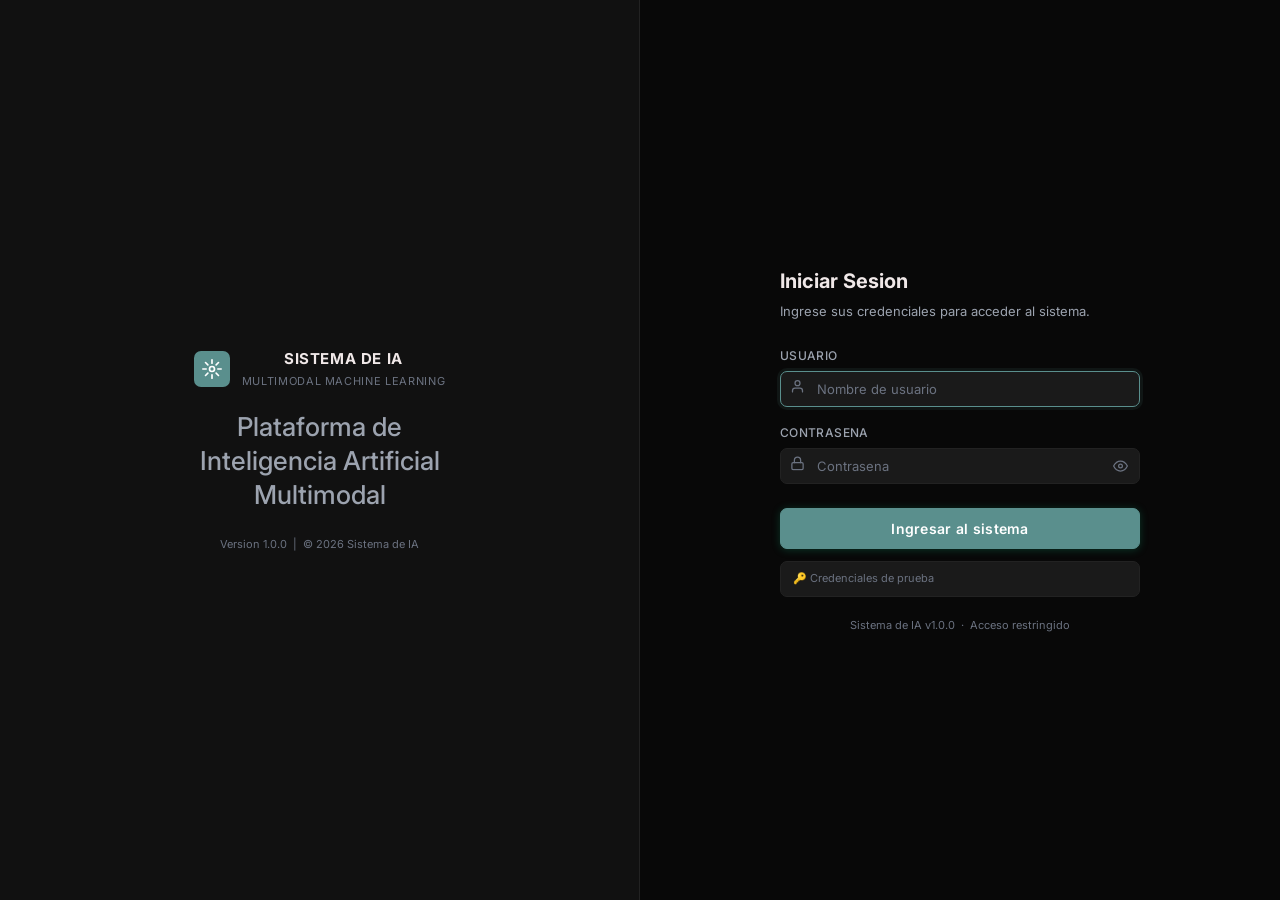
==== commit f105489f: "Add files via upload" ====
--- a/index.html
+++ b/index.html
@@ -126,64 +126,29 @@
   <!-- Panel izquierdo: visual informativo -->
   <aside class="login-panel-left">
 
-    <div class="login-brand">
-      <div class="login-brand-icon">
-        <svg viewBox="0 0 24 24" fill="none" stroke="#fff" stroke-width="2" stroke-linecap="round" stroke-linejoin="round">
-          <circle cx="12" cy="12" r="3"/>
-          <path d="M12 1v4M12 19v4M4.22 4.22l2.83 2.83M16.95 16.95l2.83 2.83M1 12h4M19 12h4M4.22 19.78l2.83-2.83M16.95 7.05l2.83-2.83"/>
-        </svg>
-      </div>
-      <div>
-        <div class="login-brand-name">Sistema de IA</div>
-        <div class="login-brand-sub">Multimodal Machine Learning</div>
-      </div>
-    </div>
-
-    <div class="login-visual">
-      <div>
-        <div class="login-visual-title">Plataforma de<br>Inteligencia Artificial<br>Multimodal</div>
-        <div class="login-visual-desc" style="margin-top:12px;">
-          Sistema integrado de 9 subsistemas para procesamiento, inferencia y visualizacion de datos con modelo LMM.
-        </div>
-      </div>
-
-      <div class="login-visual-diagram">
-        <div class="diagram-row">
-          <div class="diagram-node active">Fuente de Datos</div>
-          <div class="diagram-arrow">&#8594;</div>
-          <div class="diagram-node active">Procesamiento</div>
-          <div class="diagram-arrow">&#8594;</div>
-          <div class="diagram-node">Conexion</div>
-        </div>
-        <div class="diagram-arrow v">&#8595;</div>
-        <div class="diagram-row">
-          <div class="diagram-node">Almacenamiento</div>
-          <div class="diagram-arrow">&#8592;</div>
-          <div class="diagram-node active">Modelo IA / MML</div>
-          <div class="diagram-arrow">&#8592;</div>
-          <div class="diagram-node">Ciberseguridad</div>
-        </div>
-        <div class="diagram-arrow v">&#8595;</div>
-        <div class="diagram-row">
-          <div class="diagram-node">Interfaz / UI</div>
-          <div class="diagram-arrow">&#8592;</div>
-          <div class="diagram-node">Postprocesamiento</div>
-          <div class="diagram-arrow" style="visibility:hidden;">&#8592;</div>
-          <div class="diagram-node">Servidores</div>
-        </div>
-      </div>
-
-      <div class="login-subsystem-list">
-        <div class="login-subsystem-item">Validacion y normalizacion de datos en tiempo real</div>
-        <div class="login-subsystem-item">Inferencia multimodal — texto, imagenes y audio</div>
-        <div class="login-subsystem-item">Monitor de servidores distribuidos (RQF-09)</div>
-        <div class="login-subsystem-item">Generacion de reportes y visualizaciones</div>
-        <div class="login-subsystem-item">Registro de auditoria y control de accesos</div>
-      </div>
-    </div>
-
-    <div class="login-footer">
-      Version 1.0.0 &nbsp;|&nbsp; &copy; 2026 Sistema de IA
+    <div class="login-visual" style="align-items: center; text-align: center; gap: 20px;">
+
+      <div class="login-brand" style="justify-content: center;">
+        <div class="login-brand-icon">
+          <svg viewBox="0 0 24 24" fill="none" stroke="#fff" stroke-width="2" stroke-linecap="round" stroke-linejoin="round">
+            <circle cx="12" cy="12" r="3"/>
+            <path d="M12 1v4M12 19v4M4.22 4.22l2.83 2.83M16.95 16.95l2.83 2.83M1 12h4M19 12h4M4.22 19.78l2.83-2.83M16.95 7.05l2.83-2.83"/>
+          </svg>
+        </div>
+        <div>
+          <div class="login-brand-name">Sistema de IA</div>
+          <div class="login-brand-sub">Multimodal Machine Learning</div>
+        </div>
+      </div>
+
+      <div class="login-visual-title" style="font-size: 26px; line-height: 1.3; color: var(--text-secondary); font-weight: 500;">
+        Plataforma de<br>Inteligencia Artificial<br>Multimodal
+      </div>
+
+      <div class="login-footer" style="margin-top: 4px;">
+        Version 1.0.0 &nbsp;|&nbsp; &copy; 2026 Sistema de IA
+      </div>
+
     </div>
 
   </aside>
